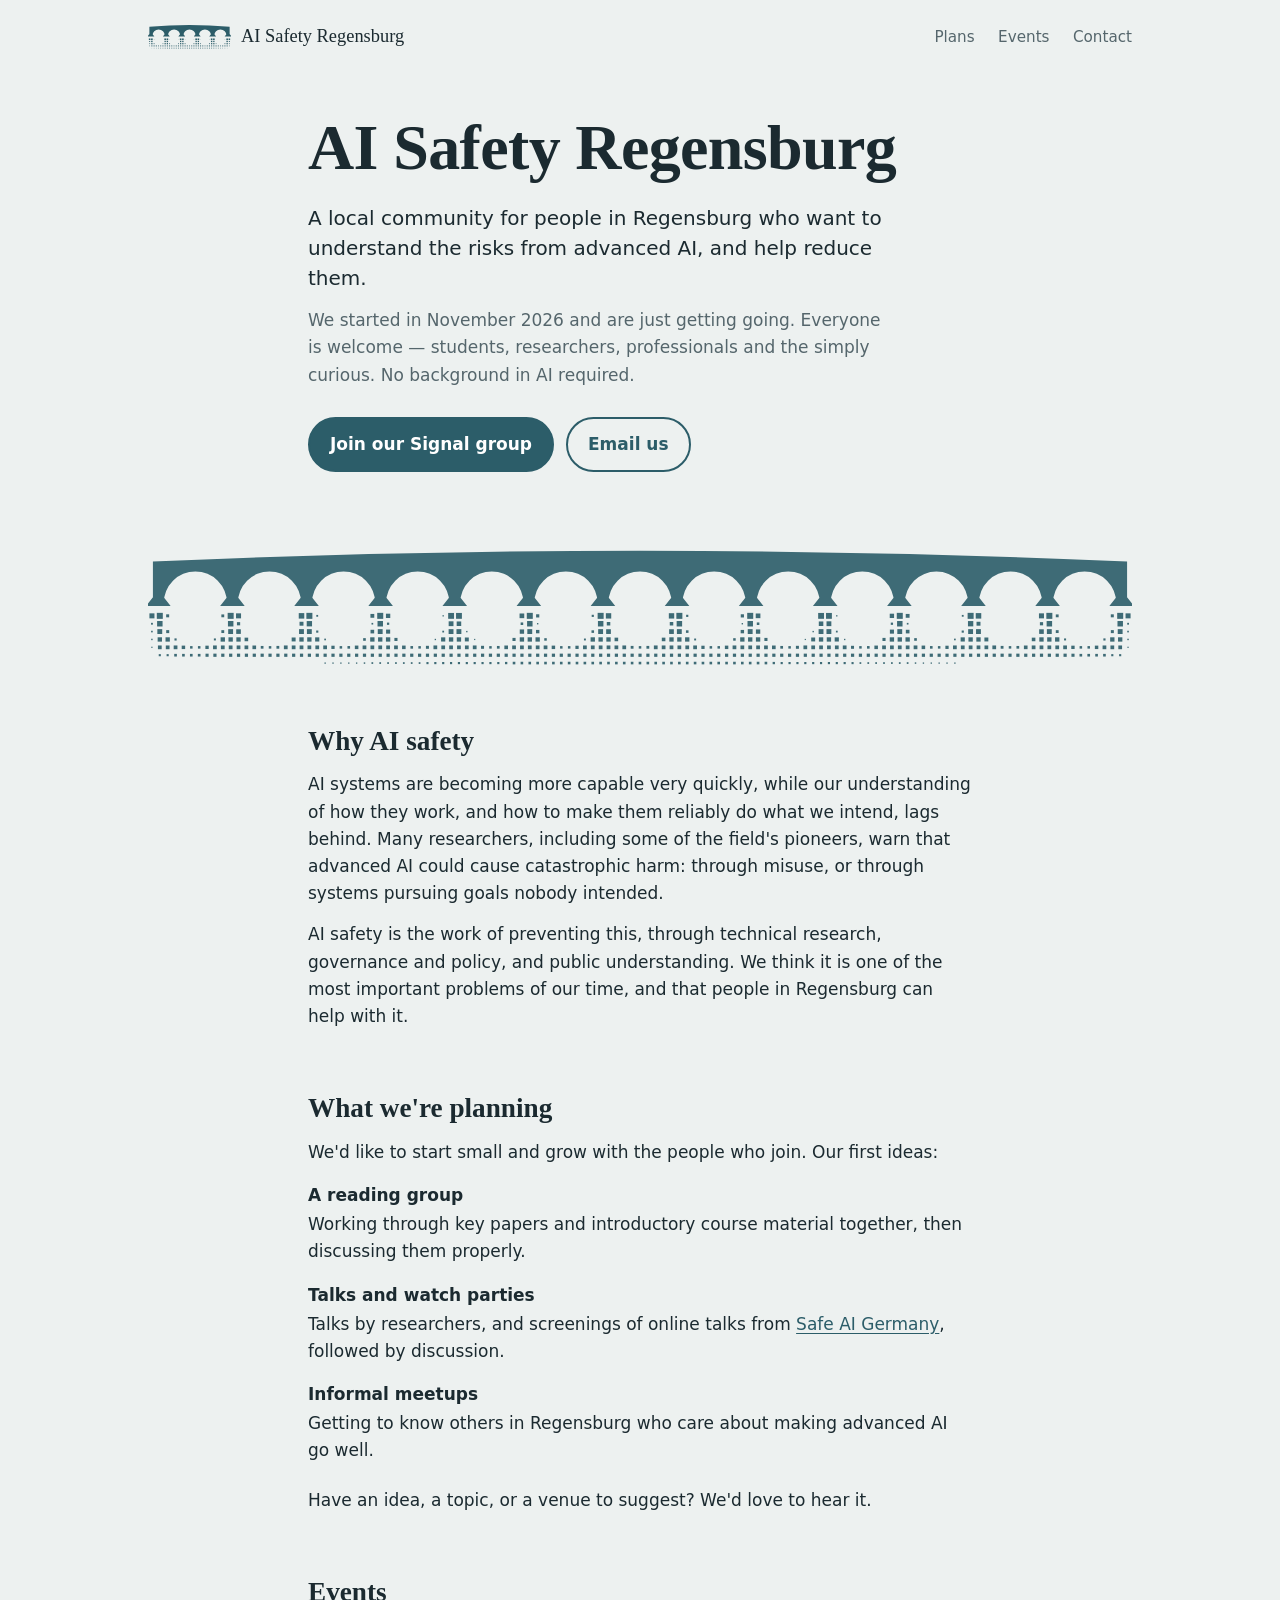
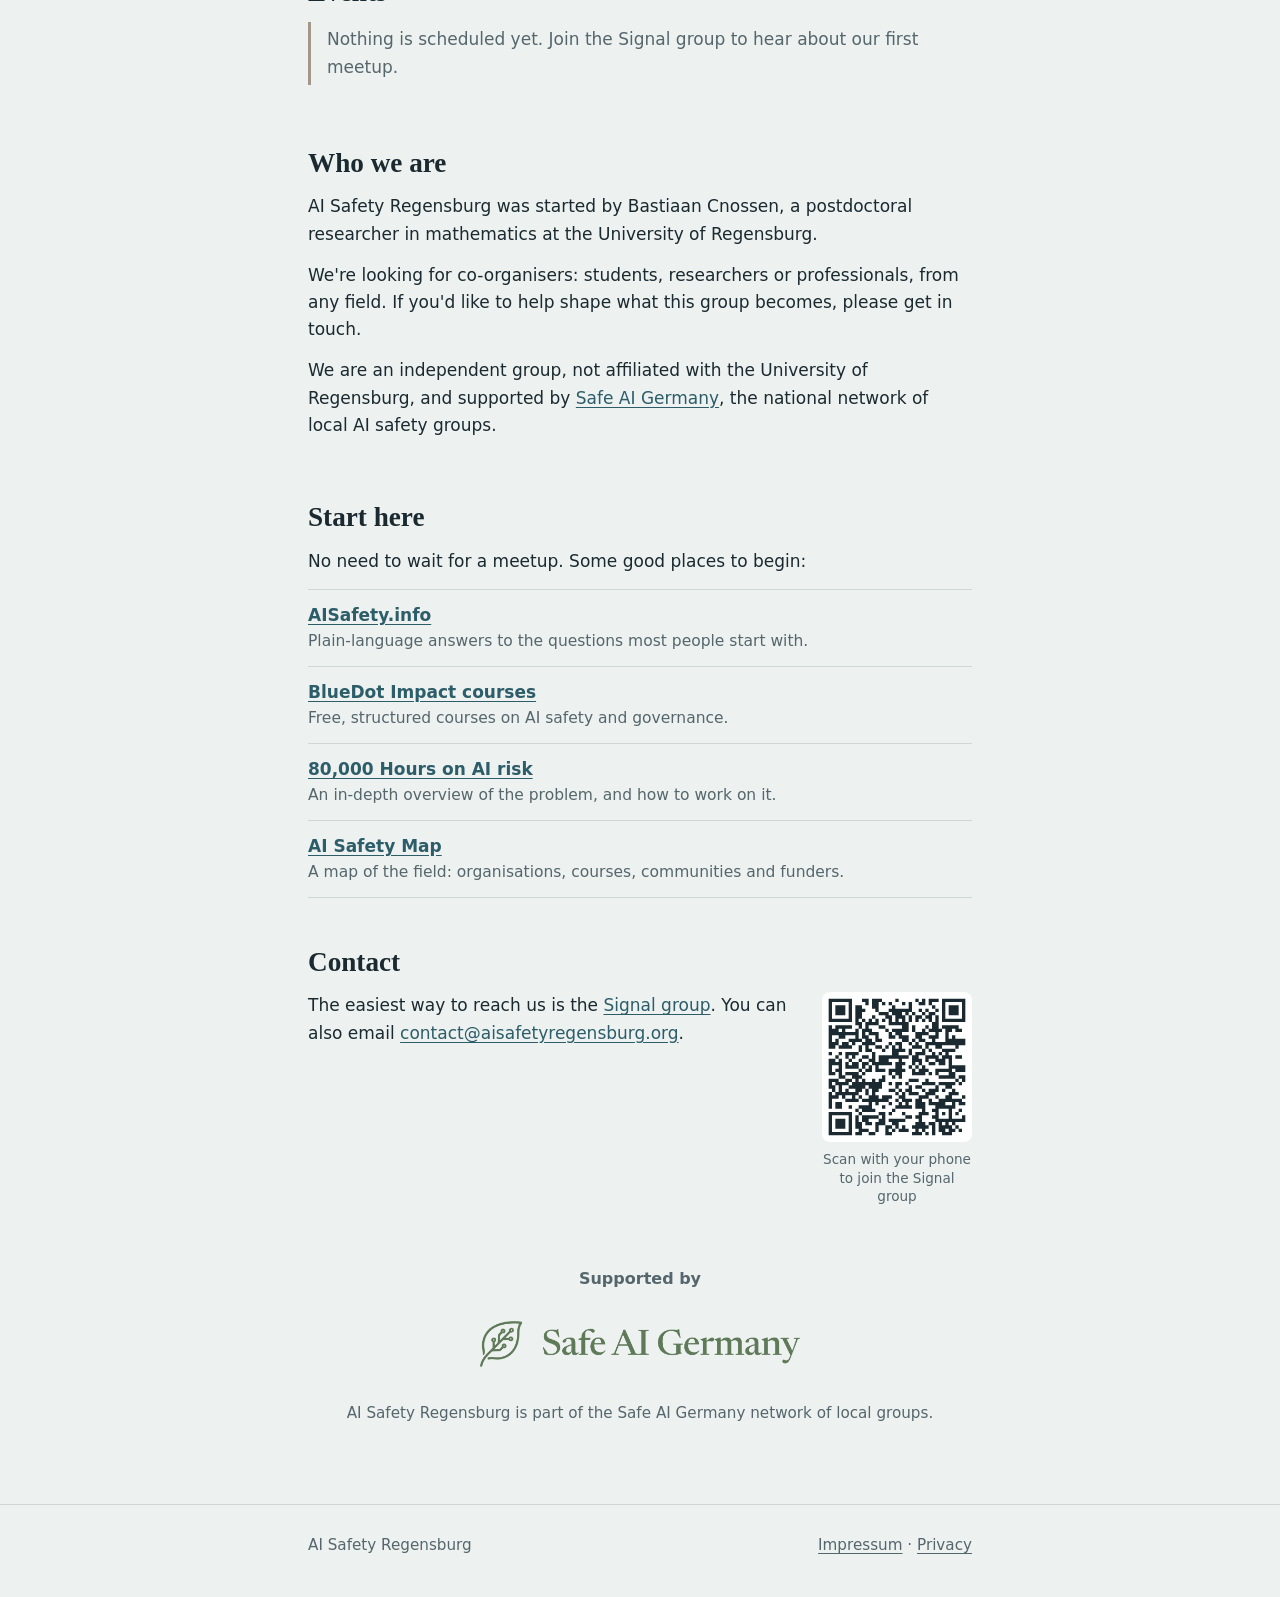
==== index.html @ 28c44011 "First version webpage" ====
<!doctype html>
<html lang="en">
<head>
  <meta charset="utf-8">
  <meta name="viewport" content="width=device-width, initial-scale=1">
  <!-- Soft launch: remove this line to let search engines index the site -->
  <meta name="robots" content="noindex">
  <title>AI Safety Regensburg</title>
  <meta name="description" content="A local community in Regensburg for people who want to understand the risks from advanced AI and help reduce them.">
  <meta property="og:title" content="AI Safety Regensburg">
  <meta property="og:description" content="A local community in Regensburg for people who want to understand the risks from advanced AI and help reduce them.">
  <meta property="og:type" content="website">
  <meta property="og:url" content="https://aisafetyregensburg.org/">
  <link rel="icon" href="favicon.svg" type="image/svg+xml">
  <link rel="stylesheet" href="style.css">
  <script src="email.js" defer></script>
</head>
<body>
  <a class="skip" href="#main">Skip to content</a>

  <header class="site-header">
    <div class="wrap">
      <a class="brand" href="./">
        <svg aria-hidden="true" focusable="false" viewBox="0 19.52 60 21.68" fill="currentColor"><path d="M1 22.92 Q30.00 20.32 59 22.92 V30 H56.80 V29.40 A4.48 4.48 0 0 0 47.84 29.40 V30 H45.64 V29.40 A4.48 4.48 0 0 0 36.68 29.40 V30 H34.48 V29.40 A4.48 4.48 0 0 0 25.52 29.40 V30 H23.32 V29.40 A4.48 4.48 0 0 0 14.36 29.40 V30 H12.16 V29.40 A4.48 4.48 0 0 0 3.20 29.40 V30 H1 Z M55.40 30 L56.80 28.20 H59.00 L60.40 30 Z M44.24 30 L45.64 28.20 H47.84 L49.24 30 Z M33.08 30 L34.48 28.20 H36.68 L38.08 30 Z M21.92 30 L23.32 28.20 H25.52 L26.92 30 Z M10.76 30 L12.16 28.20 H14.36 L15.76 30 Z M-0.40 30 L1.00 28.20 H3.20 L4.60 30 Z "/><rect x="0.63" y="31.43" width="1.14" height="1.14"/><rect x="2.22" y="31.42" width="1.17" height="1.17"/><rect x="4.25" y="31.85" width="0.30" height="0.30"/><rect x="11.82" y="31.42" width="1.17" height="1.17"/><rect x="13.42" y="31.42" width="1.17" height="1.17"/><rect x="15.47" y="31.87" width="0.27" height="0.27"/><rect x="21.88" y="31.88" width="0.23" height="0.23"/><rect x="23.02" y="31.42" width="1.17" height="1.17"/><rect x="24.62" y="31.42" width="1.17" height="1.17"/><rect x="26.67" y="31.87" width="0.27" height="0.27"/><rect x="33.07" y="31.87" width="0.27" height="0.27"/><rect x="34.22" y="31.42" width="1.17" height="1.17"/><rect x="35.82" y="31.42" width="1.17" height="1.17"/><rect x="37.88" y="31.88" width="0.23" height="0.23"/><rect x="44.27" y="31.87" width="0.27" height="0.27"/><rect x="45.42" y="31.42" width="1.17" height="1.17"/><rect x="47.02" y="31.42" width="1.17" height="1.17"/><rect x="55.45" y="31.85" width="0.30" height="0.30"/><rect x="56.62" y="31.42" width="1.17" height="1.17"/><rect x="58.23" y="31.43" width="1.14" height="1.14"/><rect x="0.85" y="33.25" width="0.70" height="0.70"/><rect x="2.30" y="33.10" width="0.99" height="0.99"/><rect x="11.93" y="33.13" width="0.93" height="0.93"/><rect x="13.50" y="33.10" width="0.99" height="0.99"/><rect x="23.12" y="33.12" width="0.96" height="0.96"/><rect x="24.72" y="33.12" width="0.96" height="0.96"/><rect x="34.32" y="33.12" width="0.96" height="0.96"/><rect x="35.92" y="33.12" width="0.96" height="0.96"/><rect x="45.50" y="33.10" width="0.99" height="0.99"/><rect x="47.13" y="33.13" width="0.93" height="0.93"/><rect x="56.70" y="33.10" width="0.99" height="0.99"/><rect x="58.45" y="33.25" width="0.70" height="0.70"/><rect x="0.90" y="34.90" width="0.60" height="0.60"/><rect x="2.35" y="34.75" width="0.90" height="0.90"/><rect x="4.08" y="34.88" width="0.65" height="0.65"/><rect x="10.53" y="34.93" width="0.55" height="0.55"/><rect x="11.95" y="34.75" width="0.90" height="0.90"/><rect x="13.55" y="34.75" width="0.90" height="0.90"/><rect x="15.28" y="34.88" width="0.65" height="0.65"/><rect x="21.70" y="34.90" width="0.60" height="0.60"/><rect x="23.15" y="34.75" width="0.90" height="0.90"/><rect x="24.75" y="34.75" width="0.90" height="0.90"/><rect x="26.48" y="34.88" width="0.65" height="0.65"/><rect x="32.88" y="34.88" width="0.65" height="0.65"/><rect x="34.35" y="34.75" width="0.90" height="0.90"/><rect x="35.95" y="34.75" width="0.90" height="0.90"/><rect x="37.70" y="34.90" width="0.60" height="0.60"/><rect x="44.08" y="34.88" width="0.65" height="0.65"/><rect x="45.55" y="34.75" width="0.90" height="0.90"/><rect x="47.15" y="34.75" width="0.90" height="0.90"/><rect x="48.93" y="34.93" width="0.55" height="0.55"/><rect x="55.28" y="34.88" width="0.65" height="0.65"/><rect x="56.75" y="34.75" width="0.90" height="0.90"/><rect x="58.50" y="34.90" width="0.60" height="0.60"/><rect x="0.95" y="36.55" width="0.49" height="0.49"/><rect x="2.43" y="36.43" width="0.74" height="0.74"/><rect x="4.03" y="36.43" width="0.74" height="0.74"/><rect x="5.64" y="36.44" width="0.72" height="0.72"/><rect x="7.29" y="36.49" width="0.62" height="0.62"/><rect x="8.85" y="36.45" width="0.70" height="0.70"/><rect x="10.43" y="36.43" width="0.74" height="0.74"/><rect x="12.03" y="36.43" width="0.74" height="0.74"/><rect x="13.63" y="36.43" width="0.74" height="0.74"/><rect x="15.23" y="36.43" width="0.74" height="0.74"/><rect x="16.84" y="36.44" width="0.72" height="0.72"/><rect x="18.49" y="36.49" width="0.62" height="0.62"/><rect x="20.04" y="36.44" width="0.72" height="0.72"/><rect x="21.63" y="36.43" width="0.74" height="0.74"/><rect x="23.23" y="36.43" width="0.74" height="0.74"/><rect x="24.83" y="36.43" width="0.74" height="0.74"/><rect x="26.43" y="36.43" width="0.74" height="0.74"/><rect x="28.04" y="36.44" width="0.72" height="0.72"/><rect x="29.69" y="36.49" width="0.62" height="0.62"/><rect x="31.24" y="36.44" width="0.72" height="0.72"/><rect x="32.83" y="36.43" width="0.74" height="0.74"/><rect x="34.43" y="36.43" width="0.74" height="0.74"/><rect x="36.03" y="36.43" width="0.74" height="0.74"/><rect x="37.63" y="36.43" width="0.74" height="0.74"/><rect x="39.24" y="36.44" width="0.72" height="0.72"/><rect x="40.89" y="36.49" width="0.62" height="0.62"/><rect x="42.44" y="36.44" width="0.72" height="0.72"/><rect x="44.03" y="36.43" width="0.74" height="0.74"/><rect x="45.63" y="36.43" width="0.74" height="0.74"/><rect x="47.23" y="36.43" width="0.74" height="0.74"/><rect x="48.83" y="36.43" width="0.74" height="0.74"/><rect x="50.45" y="36.45" width="0.70" height="0.70"/><rect x="52.09" y="36.49" width="0.62" height="0.62"/><rect x="53.64" y="36.44" width="0.72" height="0.72"/><rect x="55.23" y="36.43" width="0.74" height="0.74"/><rect x="56.83" y="36.43" width="0.74" height="0.74"/><rect x="58.55" y="36.55" width="0.49" height="0.49"/><rect x="2.65" y="38.25" width="0.29" height="0.29"/><rect x="4.21" y="38.21" width="0.38" height="0.38"/><rect x="5.80" y="38.20" width="0.39" height="0.39"/><rect x="7.38" y="38.18" width="0.44" height="0.44"/><rect x="8.95" y="38.15" width="0.49" height="0.49"/><rect x="10.55" y="38.15" width="0.49" height="0.49"/><rect x="12.11" y="38.11" width="0.57" height="0.57"/><rect x="13.71" y="38.11" width="0.59" height="0.59"/><rect x="15.31" y="38.11" width="0.59" height="0.59"/><rect x="16.91" y="38.11" width="0.59" height="0.59"/><rect x="18.51" y="38.11" width="0.59" height="0.59"/><rect x="20.11" y="38.11" width="0.59" height="0.59"/><rect x="21.71" y="38.11" width="0.59" height="0.59"/><rect x="23.31" y="38.11" width="0.59" height="0.59"/><rect x="24.91" y="38.11" width="0.59" height="0.59"/><rect x="26.51" y="38.11" width="0.59" height="0.59"/><rect x="28.11" y="38.11" width="0.59" height="0.59"/><rect x="29.71" y="38.11" width="0.59" height="0.59"/><rect x="31.31" y="38.11" width="0.59" height="0.59"/><rect x="32.91" y="38.11" width="0.59" height="0.59"/><rect x="34.51" y="38.11" width="0.59" height="0.59"/><rect x="36.11" y="38.11" width="0.59" height="0.59"/><rect x="37.71" y="38.11" width="0.59" height="0.59"/><rect x="39.31" y="38.11" width="0.59" height="0.59"/><rect x="40.91" y="38.11" width="0.59" height="0.59"/><rect x="42.51" y="38.11" width="0.59" height="0.59"/><rect x="44.11" y="38.11" width="0.59" height="0.59"/><rect x="45.71" y="38.11" width="0.59" height="0.59"/><rect x="47.31" y="38.11" width="0.57" height="0.57"/><rect x="48.95" y="38.15" width="0.49" height="0.49"/><rect x="50.55" y="38.15" width="0.49" height="0.49"/><rect x="52.18" y="38.18" width="0.44" height="0.44"/><rect x="53.80" y="38.20" width="0.39" height="0.39"/><rect x="55.41" y="38.21" width="0.38" height="0.38"/><rect x="57.05" y="38.25" width="0.29" height="0.29"/></svg>
        AI Safety Regensburg
      </a>
      <nav aria-label="Main">
        <a href="#plans">Plans</a>
        <a href="#events">Events</a>
        <a href="#contact">Contact</a>
      </nav>
    </div>
  </header>

  <main id="main">
    <div class="wrap hero">
      <h1>AI Safety Regensburg</h1>
      <p class="lede">A local community for people in Regensburg who want to understand the risks from advanced AI, and help reduce them.</p>
      <p class="status">We started in November 2026 and are just getting going. Everyone is welcome — students, researchers, professionals and the simply curious. No background in AI required.</p>
      <div class="actions">
        <a class="button primary" href="https://signal.group/#CjQKINCYFZkQO6L7KZm4gUNabsswxDF5h29oFeSbnHQx3vUCEhA6H4zWNUIIfDEgVIanWDF0">Join our Signal group</a>
        <a class="button secondary" data-email="link" href="#contact">Email us</a>
      </div>
    </div>

    <div class="bridge" role="img" aria-label="The Stone Bridge over the Danube, with its reflection drawn in pixels">
      <svg viewBox="0 15.77 200 28.63" fill="currentColor" aria-hidden="true" focusable="false"><path d="M1 20.97 Q100.00 16.57 199 20.97 V30 H196.80 V29.40 A6.43 6.43 0 0 0 183.94 29.40 V30 H181.74 V29.40 A6.43 6.43 0 0 0 168.88 29.40 V30 H166.68 V29.40 A6.43 6.43 0 0 0 153.82 29.40 V30 H151.62 V29.40 A6.43 6.43 0 0 0 138.75 29.40 V30 H136.55 V29.40 A6.43 6.43 0 0 0 123.69 29.40 V30 H121.49 V29.40 A6.43 6.43 0 0 0 108.63 29.40 V30 H106.43 V29.40 A6.43 6.43 0 0 0 93.57 29.40 V30 H91.37 V29.40 A6.43 6.43 0 0 0 78.51 29.40 V30 H76.31 V29.40 A6.43 6.43 0 0 0 63.45 29.40 V30 H61.25 V29.40 A6.43 6.43 0 0 0 48.38 29.40 V30 H46.18 V29.40 A6.43 6.43 0 0 0 33.32 29.40 V30 H31.12 V29.40 A6.43 6.43 0 0 0 18.26 29.40 V30 H16.06 V29.40 A6.43 6.43 0 0 0 3.20 29.40 V30 H1 Z M195.40 30 L196.80 28.20 H199.00 L200.40 30 Z M180.34 30 L181.74 28.20 H183.94 L185.34 30 Z M165.28 30 L166.68 28.20 H168.88 L170.28 30 Z M150.22 30 L151.62 28.20 H153.82 L155.22 30 Z M135.15 30 L136.55 28.20 H138.75 L140.15 30 Z M120.09 30 L121.49 28.20 H123.69 L125.09 30 Z M105.03 30 L106.43 28.20 H108.63 L110.03 30 Z M89.97 30 L91.37 28.20 H93.57 L94.97 30 Z M74.91 30 L76.31 28.20 H78.51 L79.91 30 Z M59.85 30 L61.25 28.20 H63.45 L64.85 30 Z M44.78 30 L46.18 28.20 H48.38 L49.78 30 Z M29.72 30 L31.12 28.20 H33.32 L34.72 30 Z M14.66 30 L16.06 28.20 H18.26 L19.66 30 Z M-0.40 30 L1.00 28.20 H3.20 L4.60 30 Z "/><rect x="0.29" y="31.49" width="1.02" height="1.02"/><rect x="1.79" y="31.39" width="1.22" height="1.22"/><rect x="3.69" y="31.69" width="0.61" height="0.61"/><rect x="14.91" y="31.71" width="0.58" height="0.58"/><rect x="16.19" y="31.39" width="1.22" height="1.22"/><rect x="17.89" y="31.49" width="1.02" height="1.02"/><rect x="30.64" y="31.44" width="1.12" height="1.12"/><rect x="32.19" y="31.39" width="1.22" height="1.22"/><rect x="34.21" y="31.81" width="0.37" height="0.37"/><rect x="45.21" y="31.61" width="0.78" height="0.78"/><rect x="46.59" y="31.39" width="1.22" height="1.22"/><rect x="48.36" y="31.56" width="0.88" height="0.88"/><rect x="59.86" y="31.86" width="0.27" height="0.27"/><rect x="61.01" y="31.41" width="1.19" height="1.19"/><rect x="62.61" y="31.41" width="1.19" height="1.19"/><rect x="75.52" y="31.52" width="0.95" height="0.95"/><rect x="76.99" y="31.39" width="1.22" height="1.22"/><rect x="78.88" y="31.68" width="0.65" height="0.65"/><rect x="90.18" y="31.78" width="0.44" height="0.44"/><rect x="91.39" y="31.39" width="1.22" height="1.22"/><rect x="93.06" y="31.46" width="1.09" height="1.09"/><rect x="105.86" y="31.46" width="1.09" height="1.09"/><rect x="107.39" y="31.39" width="1.22" height="1.22"/><rect x="109.38" y="31.78" width="0.44" height="0.44"/><rect x="120.48" y="31.68" width="0.65" height="0.65"/><rect x="121.79" y="31.39" width="1.22" height="1.22"/><rect x="123.52" y="31.52" width="0.95" height="0.95"/><rect x="136.21" y="31.41" width="1.19" height="1.19"/><rect x="137.81" y="31.41" width="1.19" height="1.19"/><rect x="139.86" y="31.86" width="0.27" height="0.27"/><rect x="150.76" y="31.56" width="0.88" height="0.88"/><rect x="152.19" y="31.39" width="1.22" height="1.22"/><rect x="154.01" y="31.61" width="0.78" height="0.78"/><rect x="165.41" y="31.81" width="0.37" height="0.37"/><rect x="166.59" y="31.39" width="1.22" height="1.22"/><rect x="168.24" y="31.44" width="1.12" height="1.12"/><rect x="181.09" y="31.49" width="1.02" height="1.02"/><rect x="182.59" y="31.39" width="1.22" height="1.22"/><rect x="184.51" y="31.71" width="0.58" height="0.58"/><rect x="195.69" y="31.69" width="0.61" height="0.61"/><rect x="196.99" y="31.39" width="1.22" height="1.22"/><rect x="198.69" y="31.49" width="1.02" height="1.02"/><rect x="0.62" y="33.42" width="0.37" height="0.37"/><rect x="1.85" y="33.05" width="1.11" height="1.11"/><rect x="16.25" y="33.05" width="1.11" height="1.11"/><rect x="18.08" y="33.28" width="0.65" height="0.65"/><rect x="30.80" y="33.20" width="0.80" height="0.80"/><rect x="32.26" y="33.06" width="1.08" height="1.08"/><rect x="45.43" y="33.43" width="0.34" height="0.34"/><rect x="46.65" y="33.05" width="1.11" height="1.11"/><rect x="48.57" y="33.37" width="0.46" height="0.46"/><rect x="61.11" y="33.11" width="0.98" height="0.98"/><rect x="62.74" y="33.14" width="0.92" height="0.92"/><rect x="75.74" y="33.34" width="0.52" height="0.52"/><rect x="77.05" y="33.05" width="1.11" height="1.11"/><rect x="79.06" y="33.46" width="0.28" height="0.28"/><rect x="91.45" y="33.05" width="1.11" height="1.11"/><rect x="93.25" y="33.25" width="0.71" height="0.71"/><rect x="106.05" y="33.25" width="0.71" height="0.71"/><rect x="107.45" y="33.05" width="1.11" height="1.11"/><rect x="120.66" y="33.46" width="0.28" height="0.28"/><rect x="121.85" y="33.05" width="1.11" height="1.11"/><rect x="123.74" y="33.34" width="0.52" height="0.52"/><rect x="136.34" y="33.14" width="0.92" height="0.92"/><rect x="137.91" y="33.11" width="0.98" height="0.98"/><rect x="150.97" y="33.37" width="0.46" height="0.46"/><rect x="152.25" y="33.05" width="1.11" height="1.11"/><rect x="154.23" y="33.43" width="0.34" height="0.34"/><rect x="166.66" y="33.06" width="1.08" height="1.08"/><rect x="168.40" y="33.20" width="0.80" height="0.80"/><rect x="181.28" y="33.28" width="0.65" height="0.65"/><rect x="182.65" y="33.05" width="1.11" height="1.11"/><rect x="197.05" y="33.05" width="1.11" height="1.11"/><rect x="199.02" y="33.42" width="0.37" height="0.37"/><rect x="0.63" y="35.03" width="0.33" height="0.33"/><rect x="1.90" y="34.70" width="0.99" height="0.99"/><rect x="3.70" y="34.90" width="0.61" height="0.61"/><rect x="14.91" y="34.91" width="0.58" height="0.58"/><rect x="16.30" y="34.70" width="0.99" height="0.99"/><rect x="17.93" y="34.73" width="0.94" height="0.94"/><rect x="30.70" y="34.70" width="0.99" height="0.99"/><rect x="32.30" y="34.70" width="0.99" height="0.99"/><rect x="34.18" y="34.98" width="0.44" height="0.44"/><rect x="45.23" y="34.83" width="0.74" height="0.74"/><rect x="46.70" y="34.70" width="0.99" height="0.99"/><rect x="48.39" y="34.79" width="0.83" height="0.83"/><rect x="59.82" y="35.02" width="0.36" height="0.36"/><rect x="61.10" y="34.70" width="0.99" height="0.99"/><rect x="62.70" y="34.70" width="0.99" height="0.99"/><rect x="64.66" y="35.06" width="0.28" height="0.28"/><rect x="75.56" y="34.76" width="0.88" height="0.88"/><rect x="77.10" y="34.70" width="0.99" height="0.99"/><rect x="78.86" y="34.86" width="0.69" height="0.69"/><rect x="90.14" y="34.94" width="0.52" height="0.52"/><rect x="91.50" y="34.70" width="0.99" height="0.99"/><rect x="93.12" y="34.72" width="0.96" height="0.96"/><rect x="105.92" y="34.72" width="0.96" height="0.96"/><rect x="107.50" y="34.70" width="0.99" height="0.99"/><rect x="109.34" y="34.94" width="0.52" height="0.52"/><rect x="120.46" y="34.86" width="0.69" height="0.69"/><rect x="121.90" y="34.70" width="0.99" height="0.99"/><rect x="123.56" y="34.76" width="0.88" height="0.88"/><rect x="135.06" y="35.06" width="0.28" height="0.28"/><rect x="136.30" y="34.70" width="0.99" height="0.99"/><rect x="137.90" y="34.70" width="0.99" height="0.99"/><rect x="139.82" y="35.02" width="0.36" height="0.36"/><rect x="150.79" y="34.79" width="0.83" height="0.83"/><rect x="152.30" y="34.70" width="0.99" height="0.99"/><rect x="154.03" y="34.83" width="0.74" height="0.74"/><rect x="165.38" y="34.98" width="0.44" height="0.44"/><rect x="166.70" y="34.70" width="0.99" height="0.99"/><rect x="168.30" y="34.70" width="0.99" height="0.99"/><rect x="181.13" y="34.73" width="0.94" height="0.94"/><rect x="182.70" y="34.70" width="0.99" height="0.99"/><rect x="184.51" y="34.91" width="0.58" height="0.58"/><rect x="195.70" y="34.90" width="0.61" height="0.61"/><rect x="197.10" y="34.70" width="0.99" height="0.99"/><rect x="199.03" y="35.03" width="0.33" height="0.33"/><rect x="0.65" y="36.65" width="0.29" height="0.29"/><rect x="1.96" y="36.36" width="0.88" height="0.88"/><rect x="3.56" y="36.36" width="0.88" height="0.88"/><rect x="5.38" y="36.58" width="0.44" height="0.44"/><rect x="13.39" y="36.59" width="0.41" height="0.41"/><rect x="14.76" y="36.36" width="0.88" height="0.88"/><rect x="16.36" y="36.36" width="0.88" height="0.88"/><rect x="17.96" y="36.36" width="0.88" height="0.88"/><rect x="19.63" y="36.43" width="0.73" height="0.73"/><rect x="29.20" y="36.40" width="0.80" height="0.80"/><rect x="30.76" y="36.36" width="0.88" height="0.88"/><rect x="32.36" y="36.36" width="0.88" height="0.88"/><rect x="33.97" y="36.37" width="0.85" height="0.85"/><rect x="35.83" y="36.63" width="0.34" height="0.34"/><rect x="43.73" y="36.53" width="0.54" height="0.54"/><rect x="45.16" y="36.36" width="0.88" height="0.88"/><rect x="46.76" y="36.36" width="0.88" height="0.88"/><rect x="48.36" y="36.36" width="0.88" height="0.88"/><rect x="50.08" y="36.48" width="0.63" height="0.63"/><rect x="58.27" y="36.67" width="0.27" height="0.27"/><rect x="59.57" y="36.37" width="0.85" height="0.85"/><rect x="61.16" y="36.36" width="0.88" height="0.88"/><rect x="62.76" y="36.36" width="0.88" height="0.88"/><rect x="64.40" y="36.40" width="0.80" height="0.80"/><rect x="66.28" y="36.68" width="0.24" height="0.24"/><rect x="74.08" y="36.48" width="0.63" height="0.63"/><rect x="75.56" y="36.36" width="0.88" height="0.88"/><rect x="77.16" y="36.36" width="0.88" height="0.88"/><rect x="78.76" y="36.36" width="0.88" height="0.88"/><rect x="80.54" y="36.54" width="0.51" height="0.51"/><rect x="88.61" y="36.61" width="0.39" height="0.39"/><rect x="89.96" y="36.36" width="0.88" height="0.88"/><rect x="91.56" y="36.36" width="0.88" height="0.88"/><rect x="93.16" y="36.36" width="0.88" height="0.88"/><rect x="94.83" y="36.43" width="0.73" height="0.73"/><rect x="104.43" y="36.43" width="0.73" height="0.73"/><rect x="105.96" y="36.36" width="0.88" height="0.88"/><rect x="107.56" y="36.36" width="0.88" height="0.88"/><rect x="109.16" y="36.36" width="0.88" height="0.88"/><rect x="111.01" y="36.61" width="0.39" height="0.39"/><rect x="118.94" y="36.54" width="0.51" height="0.51"/><rect x="120.36" y="36.36" width="0.88" height="0.88"/><rect x="121.96" y="36.36" width="0.88" height="0.88"/><rect x="123.56" y="36.36" width="0.88" height="0.88"/><rect x="125.28" y="36.48" width="0.63" height="0.63"/><rect x="133.48" y="36.68" width="0.24" height="0.24"/><rect x="134.80" y="36.40" width="0.80" height="0.80"/><rect x="136.36" y="36.36" width="0.88" height="0.88"/><rect x="137.96" y="36.36" width="0.88" height="0.88"/><rect x="139.57" y="36.37" width="0.85" height="0.85"/><rect x="141.47" y="36.67" width="0.27" height="0.27"/><rect x="149.28" y="36.48" width="0.63" height="0.63"/><rect x="150.76" y="36.36" width="0.88" height="0.88"/><rect x="152.36" y="36.36" width="0.88" height="0.88"/><rect x="153.96" y="36.36" width="0.88" height="0.88"/><rect x="155.73" y="36.53" width="0.54" height="0.54"/><rect x="163.83" y="36.63" width="0.34" height="0.34"/><rect x="165.17" y="36.37" width="0.85" height="0.85"/><rect x="166.76" y="36.36" width="0.88" height="0.88"/><rect x="168.36" y="36.36" width="0.88" height="0.88"/><rect x="170.00" y="36.40" width="0.80" height="0.80"/><rect x="179.63" y="36.43" width="0.73" height="0.73"/><rect x="181.16" y="36.36" width="0.88" height="0.88"/><rect x="182.76" y="36.36" width="0.88" height="0.88"/><rect x="184.36" y="36.36" width="0.88" height="0.88"/><rect x="186.19" y="36.59" width="0.41" height="0.41"/><rect x="194.18" y="36.58" width="0.44" height="0.44"/><rect x="195.56" y="36.36" width="0.88" height="0.88"/><rect x="197.16" y="36.36" width="0.88" height="0.88"/><rect x="199.05" y="36.65" width="0.29" height="0.29"/><rect x="0.67" y="38.27" width="0.25" height="0.25"/><rect x="2.02" y="38.02" width="0.76" height="0.76"/><rect x="3.62" y="38.02" width="0.76" height="0.76"/><rect x="5.22" y="38.02" width="0.76" height="0.76"/><rect x="6.85" y="38.05" width="0.70" height="0.70"/><rect x="8.55" y="38.15" width="0.51" height="0.51"/><rect x="10.15" y="38.15" width="0.51" height="0.51"/><rect x="11.66" y="38.06" width="0.68" height="0.68"/><rect x="13.22" y="38.02" width="0.76" height="0.76"/><rect x="14.82" y="38.02" width="0.76" height="0.76"/><rect x="16.42" y="38.02" width="0.76" height="0.76"/><rect x="18.02" y="38.02" width="0.76" height="0.76"/><rect x="19.62" y="38.02" width="0.76" height="0.76"/><rect x="21.23" y="38.03" width="0.74" height="0.74"/><rect x="22.92" y="38.12" width="0.55" height="0.55"/><rect x="24.55" y="38.15" width="0.51" height="0.51"/><rect x="26.11" y="38.11" width="0.57" height="0.57"/><rect x="27.62" y="38.02" width="0.76" height="0.76"/><rect x="29.22" y="38.02" width="0.76" height="0.76"/><rect x="30.82" y="38.02" width="0.76" height="0.76"/><rect x="32.42" y="38.02" width="0.76" height="0.76"/><rect x="34.02" y="38.02" width="0.76" height="0.76"/><rect x="35.62" y="38.02" width="0.76" height="0.76"/><rect x="37.27" y="38.07" width="0.66" height="0.66"/><rect x="38.95" y="38.15" width="0.51" height="0.51"/><rect x="40.54" y="38.14" width="0.53" height="0.53"/><rect x="42.04" y="38.04" width="0.72" height="0.72"/><rect x="43.62" y="38.02" width="0.76" height="0.76"/><rect x="45.22" y="38.02" width="0.76" height="0.76"/><rect x="46.82" y="38.02" width="0.76" height="0.76"/><rect x="48.42" y="38.02" width="0.76" height="0.76"/><rect x="50.02" y="38.02" width="0.76" height="0.76"/><rect x="51.64" y="38.04" width="0.72" height="0.72"/><rect x="53.34" y="38.14" width="0.53" height="0.53"/><rect x="54.95" y="38.15" width="0.51" height="0.51"/><rect x="56.49" y="38.09" width="0.61" height="0.61"/><rect x="58.02" y="38.02" width="0.76" height="0.76"/><rect x="59.62" y="38.02" width="0.76" height="0.76"/><rect x="61.22" y="38.02" width="0.76" height="0.76"/><rect x="62.82" y="38.02" width="0.76" height="0.76"/><rect x="64.42" y="38.02" width="0.76" height="0.76"/><rect x="66.02" y="38.02" width="0.76" height="0.76"/><rect x="67.69" y="38.09" width="0.61" height="0.61"/><rect x="69.35" y="38.15" width="0.51" height="0.51"/><rect x="70.92" y="38.12" width="0.55" height="0.55"/><rect x="72.43" y="38.03" width="0.74" height="0.74"/><rect x="74.02" y="38.02" width="0.76" height="0.76"/><rect x="75.62" y="38.02" width="0.76" height="0.76"/><rect x="77.22" y="38.02" width="0.76" height="0.76"/><rect x="78.82" y="38.02" width="0.76" height="0.76"/><rect x="80.42" y="38.02" width="0.76" height="0.76"/><rect x="82.05" y="38.05" width="0.70" height="0.70"/><rect x="83.75" y="38.15" width="0.51" height="0.51"/><rect x="85.35" y="38.15" width="0.51" height="0.51"/><rect x="86.87" y="38.07" width="0.66" height="0.66"/><rect x="88.42" y="38.02" width="0.76" height="0.76"/><rect x="90.02" y="38.02" width="0.76" height="0.76"/><rect x="91.62" y="38.02" width="0.76" height="0.76"/><rect x="93.22" y="38.02" width="0.76" height="0.76"/><rect x="94.82" y="38.02" width="0.76" height="0.76"/><rect x="96.42" y="38.02" width="0.76" height="0.76"/><rect x="98.11" y="38.11" width="0.57" height="0.57"/><rect x="99.75" y="38.15" width="0.51" height="0.51"/><rect x="101.31" y="38.11" width="0.57" height="0.57"/><rect x="102.82" y="38.02" width="0.76" height="0.76"/><rect x="104.42" y="38.02" width="0.76" height="0.76"/><rect x="106.02" y="38.02" width="0.76" height="0.76"/><rect x="107.62" y="38.02" width="0.76" height="0.76"/><rect x="109.22" y="38.02" width="0.76" height="0.76"/><rect x="110.82" y="38.02" width="0.76" height="0.76"/><rect x="112.47" y="38.07" width="0.66" height="0.66"/><rect x="114.15" y="38.15" width="0.51" height="0.51"/><rect x="115.75" y="38.15" width="0.51" height="0.51"/><rect x="117.25" y="38.05" width="0.70" height="0.70"/><rect x="118.82" y="38.02" width="0.76" height="0.76"/><rect x="120.42" y="38.02" width="0.76" height="0.76"/><rect x="122.02" y="38.02" width="0.76" height="0.76"/><rect x="123.62" y="38.02" width="0.76" height="0.76"/><rect x="125.22" y="38.02" width="0.76" height="0.76"/><rect x="126.83" y="38.03" width="0.74" height="0.74"/><rect x="128.52" y="38.12" width="0.55" height="0.55"/><rect x="130.15" y="38.15" width="0.51" height="0.51"/><rect x="131.69" y="38.09" width="0.61" height="0.61"/><rect x="133.22" y="38.02" width="0.76" height="0.76"/><rect x="134.82" y="38.02" width="0.76" height="0.76"/><rect x="136.42" y="38.02" width="0.76" height="0.76"/><rect x="138.02" y="38.02" width="0.76" height="0.76"/><rect x="139.62" y="38.02" width="0.76" height="0.76"/><rect x="141.22" y="38.02" width="0.76" height="0.76"/><rect x="142.89" y="38.09" width="0.61" height="0.61"/><rect x="144.55" y="38.15" width="0.51" height="0.51"/><rect x="146.14" y="38.14" width="0.53" height="0.53"/><rect x="147.64" y="38.04" width="0.72" height="0.72"/><rect x="149.22" y="38.02" width="0.76" height="0.76"/><rect x="150.82" y="38.02" width="0.76" height="0.76"/><rect x="152.42" y="38.02" width="0.76" height="0.76"/><rect x="154.02" y="38.02" width="0.76" height="0.76"/><rect x="155.62" y="38.02" width="0.76" height="0.76"/><rect x="157.24" y="38.04" width="0.72" height="0.72"/><rect x="158.94" y="38.14" width="0.53" height="0.53"/><rect x="160.55" y="38.15" width="0.51" height="0.51"/><rect x="162.07" y="38.07" width="0.66" height="0.66"/><rect x="163.62" y="38.02" width="0.76" height="0.76"/><rect x="165.22" y="38.02" width="0.76" height="0.76"/><rect x="166.82" y="38.02" width="0.76" height="0.76"/><rect x="168.42" y="38.02" width="0.76" height="0.76"/><rect x="170.02" y="38.02" width="0.76" height="0.76"/><rect x="171.62" y="38.02" width="0.76" height="0.76"/><rect x="173.31" y="38.11" width="0.57" height="0.57"/><rect x="174.95" y="38.15" width="0.51" height="0.51"/><rect x="176.52" y="38.12" width="0.55" height="0.55"/><rect x="178.03" y="38.03" width="0.74" height="0.74"/><rect x="179.62" y="38.02" width="0.76" height="0.76"/><rect x="181.22" y="38.02" width="0.76" height="0.76"/><rect x="182.82" y="38.02" width="0.76" height="0.76"/><rect x="184.42" y="38.02" width="0.76" height="0.76"/><rect x="186.02" y="38.02" width="0.76" height="0.76"/><rect x="187.66" y="38.06" width="0.68" height="0.68"/><rect x="189.35" y="38.15" width="0.51" height="0.51"/><rect x="190.95" y="38.15" width="0.51" height="0.51"/><rect x="192.45" y="38.05" width="0.70" height="0.70"/><rect x="194.02" y="38.02" width="0.76" height="0.76"/><rect x="195.62" y="38.02" width="0.76" height="0.76"/><rect x="197.22" y="38.02" width="0.76" height="0.76"/><rect x="199.07" y="38.27" width="0.25" height="0.25"/><rect x="2.18" y="39.78" width="0.43" height="0.43"/><rect x="3.78" y="39.78" width="0.43" height="0.43"/><rect x="5.33" y="39.73" width="0.54" height="0.54"/><rect x="6.93" y="39.73" width="0.54" height="0.54"/><rect x="8.53" y="39.73" width="0.54" height="0.54"/><rect x="10.13" y="39.73" width="0.54" height="0.54"/><rect x="11.69" y="39.69" width="0.63" height="0.63"/><rect x="13.28" y="39.68" width="0.65" height="0.65"/><rect x="14.88" y="39.68" width="0.65" height="0.65"/><rect x="16.48" y="39.68" width="0.65" height="0.65"/><rect x="18.08" y="39.68" width="0.65" height="0.65"/><rect x="19.68" y="39.68" width="0.65" height="0.65"/><rect x="21.28" y="39.68" width="0.65" height="0.65"/><rect x="22.88" y="39.68" width="0.65" height="0.65"/><rect x="24.48" y="39.68" width="0.65" height="0.65"/><rect x="26.08" y="39.68" width="0.65" height="0.65"/><rect x="27.68" y="39.68" width="0.65" height="0.65"/><rect x="29.28" y="39.68" width="0.65" height="0.65"/><rect x="30.88" y="39.68" width="0.65" height="0.65"/><rect x="32.48" y="39.68" width="0.65" height="0.65"/><rect x="34.08" y="39.68" width="0.65" height="0.65"/><rect x="35.68" y="39.68" width="0.65" height="0.65"/><rect x="37.28" y="39.68" width="0.65" height="0.65"/><rect x="38.88" y="39.68" width="0.65" height="0.65"/><rect x="40.48" y="39.68" width="0.65" height="0.65"/><rect x="42.08" y="39.68" width="0.65" height="0.65"/><rect x="43.68" y="39.68" width="0.65" height="0.65"/><rect x="45.28" y="39.68" width="0.65" height="0.65"/><rect x="46.88" y="39.68" width="0.65" height="0.65"/><rect x="48.48" y="39.68" width="0.65" height="0.65"/><rect x="50.08" y="39.68" width="0.65" height="0.65"/><rect x="51.68" y="39.68" width="0.65" height="0.65"/><rect x="53.28" y="39.68" width="0.65" height="0.65"/><rect x="54.88" y="39.68" width="0.65" height="0.65"/><rect x="56.48" y="39.68" width="0.65" height="0.65"/><rect x="58.08" y="39.68" width="0.65" height="0.65"/><rect x="59.68" y="39.68" width="0.65" height="0.65"/><rect x="61.28" y="39.68" width="0.65" height="0.65"/><rect x="62.88" y="39.68" width="0.65" height="0.65"/><rect x="64.48" y="39.68" width="0.65" height="0.65"/><rect x="66.08" y="39.68" width="0.65" height="0.65"/><rect x="67.68" y="39.68" width="0.65" height="0.65"/><rect x="69.28" y="39.68" width="0.65" height="0.65"/><rect x="70.88" y="39.68" width="0.65" height="0.65"/><rect x="72.48" y="39.68" width="0.65" height="0.65"/><rect x="74.08" y="39.68" width="0.65" height="0.65"/><rect x="75.68" y="39.68" width="0.65" height="0.65"/><rect x="77.28" y="39.68" width="0.65" height="0.65"/><rect x="78.88" y="39.68" width="0.65" height="0.65"/><rect x="80.48" y="39.68" width="0.65" height="0.65"/><rect x="82.08" y="39.68" width="0.65" height="0.65"/><rect x="83.68" y="39.68" width="0.65" height="0.65"/><rect x="85.28" y="39.68" width="0.65" height="0.65"/><rect x="86.88" y="39.68" width="0.65" height="0.65"/><rect x="88.48" y="39.68" width="0.65" height="0.65"/><rect x="90.08" y="39.68" width="0.65" height="0.65"/><rect x="91.68" y="39.68" width="0.65" height="0.65"/><rect x="93.28" y="39.68" width="0.65" height="0.65"/><rect x="94.88" y="39.68" width="0.65" height="0.65"/><rect x="96.48" y="39.68" width="0.65" height="0.65"/><rect x="98.08" y="39.68" width="0.65" height="0.65"/><rect x="99.68" y="39.68" width="0.65" height="0.65"/><rect x="101.28" y="39.68" width="0.65" height="0.65"/><rect x="102.88" y="39.68" width="0.65" height="0.65"/><rect x="104.48" y="39.68" width="0.65" height="0.65"/><rect x="106.08" y="39.68" width="0.65" height="0.65"/><rect x="107.68" y="39.68" width="0.65" height="0.65"/><rect x="109.28" y="39.68" width="0.65" height="0.65"/><rect x="110.88" y="39.68" width="0.65" height="0.65"/><rect x="112.48" y="39.68" width="0.65" height="0.65"/><rect x="114.08" y="39.68" width="0.65" height="0.65"/><rect x="115.68" y="39.68" width="0.65" height="0.65"/><rect x="117.28" y="39.68" width="0.65" height="0.65"/><rect x="118.88" y="39.68" width="0.65" height="0.65"/><rect x="120.48" y="39.68" width="0.65" height="0.65"/><rect x="122.08" y="39.68" width="0.65" height="0.65"/><rect x="123.68" y="39.68" width="0.65" height="0.65"/><rect x="125.28" y="39.68" width="0.65" height="0.65"/><rect x="126.88" y="39.68" width="0.65" height="0.65"/><rect x="128.48" y="39.68" width="0.65" height="0.65"/><rect x="130.08" y="39.68" width="0.65" height="0.65"/><rect x="131.68" y="39.68" width="0.65" height="0.65"/><rect x="133.28" y="39.68" width="0.65" height="0.65"/><rect x="134.88" y="39.68" width="0.65" height="0.65"/><rect x="136.48" y="39.68" width="0.65" height="0.65"/><rect x="138.08" y="39.68" width="0.65" height="0.65"/><rect x="139.68" y="39.68" width="0.65" height="0.65"/><rect x="141.28" y="39.68" width="0.65" height="0.65"/><rect x="142.88" y="39.68" width="0.65" height="0.65"/><rect x="144.48" y="39.68" width="0.65" height="0.65"/><rect x="146.08" y="39.68" width="0.65" height="0.65"/><rect x="147.68" y="39.68" width="0.65" height="0.65"/><rect x="149.28" y="39.68" width="0.65" height="0.65"/><rect x="150.88" y="39.68" width="0.65" height="0.65"/><rect x="152.48" y="39.68" width="0.65" height="0.65"/><rect x="154.08" y="39.68" width="0.65" height="0.65"/><rect x="155.68" y="39.68" width="0.65" height="0.65"/><rect x="157.28" y="39.68" width="0.65" height="0.65"/><rect x="158.88" y="39.68" width="0.65" height="0.65"/><rect x="160.48" y="39.68" width="0.65" height="0.65"/><rect x="162.08" y="39.68" width="0.65" height="0.65"/><rect x="163.68" y="39.68" width="0.65" height="0.65"/><rect x="165.28" y="39.68" width="0.65" height="0.65"/><rect x="166.88" y="39.68" width="0.65" height="0.65"/><rect x="168.48" y="39.68" width="0.65" height="0.65"/><rect x="170.08" y="39.68" width="0.65" height="0.65"/><rect x="171.68" y="39.68" width="0.65" height="0.65"/><rect x="173.28" y="39.68" width="0.65" height="0.65"/><rect x="174.88" y="39.68" width="0.65" height="0.65"/><rect x="176.48" y="39.68" width="0.65" height="0.65"/><rect x="178.08" y="39.68" width="0.65" height="0.65"/><rect x="179.68" y="39.68" width="0.65" height="0.65"/><rect x="181.28" y="39.68" width="0.65" height="0.65"/><rect x="182.88" y="39.68" width="0.65" height="0.65"/><rect x="184.48" y="39.68" width="0.65" height="0.65"/><rect x="186.08" y="39.68" width="0.65" height="0.65"/><rect x="187.69" y="39.69" width="0.63" height="0.63"/><rect x="189.33" y="39.73" width="0.54" height="0.54"/><rect x="190.93" y="39.73" width="0.54" height="0.54"/><rect x="192.53" y="39.73" width="0.54" height="0.54"/><rect x="194.13" y="39.73" width="0.54" height="0.54"/><rect x="195.78" y="39.78" width="0.43" height="0.43"/><rect x="197.38" y="39.78" width="0.43" height="0.43"/><rect x="35.87" y="41.47" width="0.27" height="0.27"/><rect x="37.47" y="41.47" width="0.27" height="0.27"/><rect x="39.07" y="41.47" width="0.27" height="0.27"/><rect x="40.67" y="41.47" width="0.27" height="0.27"/><rect x="42.27" y="41.47" width="0.27" height="0.27"/><rect x="43.85" y="41.45" width="0.30" height="0.30"/><rect x="45.42" y="41.42" width="0.35" height="0.35"/><rect x="47.02" y="41.42" width="0.35" height="0.35"/><rect x="48.62" y="41.42" width="0.35" height="0.35"/><rect x="50.22" y="41.42" width="0.35" height="0.35"/><rect x="51.82" y="41.42" width="0.35" height="0.35"/><rect x="53.42" y="41.42" width="0.35" height="0.35"/><rect x="55.02" y="41.42" width="0.35" height="0.35"/><rect x="56.59" y="41.39" width="0.43" height="0.43"/><rect x="58.18" y="41.38" width="0.44" height="0.44"/><rect x="59.78" y="41.38" width="0.44" height="0.44"/><rect x="61.38" y="41.38" width="0.44" height="0.44"/><rect x="62.98" y="41.38" width="0.44" height="0.44"/><rect x="64.58" y="41.38" width="0.44" height="0.44"/><rect x="66.18" y="41.38" width="0.44" height="0.44"/><rect x="67.78" y="41.38" width="0.44" height="0.44"/><rect x="69.38" y="41.38" width="0.44" height="0.44"/><rect x="70.98" y="41.38" width="0.44" height="0.44"/><rect x="72.56" y="41.36" width="0.47" height="0.47"/><rect x="74.13" y="41.33" width="0.53" height="0.53"/><rect x="75.73" y="41.33" width="0.53" height="0.53"/><rect x="77.33" y="41.33" width="0.53" height="0.53"/><rect x="78.93" y="41.33" width="0.53" height="0.53"/><rect x="80.53" y="41.33" width="0.53" height="0.53"/><rect x="82.13" y="41.33" width="0.53" height="0.53"/><rect x="83.73" y="41.33" width="0.53" height="0.53"/><rect x="85.33" y="41.33" width="0.53" height="0.53"/><rect x="86.93" y="41.33" width="0.53" height="0.53"/><rect x="88.53" y="41.33" width="0.53" height="0.53"/><rect x="90.13" y="41.33" width="0.53" height="0.53"/><rect x="91.73" y="41.33" width="0.53" height="0.53"/><rect x="93.33" y="41.33" width="0.53" height="0.53"/><rect x="94.93" y="41.33" width="0.53" height="0.53"/><rect x="96.53" y="41.33" width="0.53" height="0.53"/><rect x="98.13" y="41.33" width="0.53" height="0.53"/><rect x="99.73" y="41.33" width="0.53" height="0.53"/><rect x="101.33" y="41.33" width="0.53" height="0.53"/><rect x="102.93" y="41.33" width="0.53" height="0.53"/><rect x="104.53" y="41.33" width="0.53" height="0.53"/><rect x="106.13" y="41.33" width="0.53" height="0.53"/><rect x="107.73" y="41.33" width="0.53" height="0.53"/><rect x="109.33" y="41.33" width="0.53" height="0.53"/><rect x="110.93" y="41.33" width="0.53" height="0.53"/><rect x="112.53" y="41.33" width="0.53" height="0.53"/><rect x="114.13" y="41.33" width="0.53" height="0.53"/><rect x="115.73" y="41.33" width="0.53" height="0.53"/><rect x="117.33" y="41.33" width="0.53" height="0.53"/><rect x="118.93" y="41.33" width="0.53" height="0.53"/><rect x="120.53" y="41.33" width="0.53" height="0.53"/><rect x="122.13" y="41.33" width="0.53" height="0.53"/><rect x="123.73" y="41.33" width="0.53" height="0.53"/><rect x="125.33" y="41.33" width="0.53" height="0.53"/><rect x="126.96" y="41.36" width="0.47" height="0.47"/><rect x="128.58" y="41.38" width="0.44" height="0.44"/><rect x="130.18" y="41.38" width="0.44" height="0.44"/><rect x="131.78" y="41.38" width="0.44" height="0.44"/><rect x="133.38" y="41.38" width="0.44" height="0.44"/><rect x="134.98" y="41.38" width="0.44" height="0.44"/><rect x="136.58" y="41.38" width="0.44" height="0.44"/><rect x="138.18" y="41.38" width="0.44" height="0.44"/><rect x="139.78" y="41.38" width="0.44" height="0.44"/><rect x="141.38" y="41.38" width="0.44" height="0.44"/><rect x="142.99" y="41.39" width="0.43" height="0.43"/><rect x="144.62" y="41.42" width="0.35" height="0.35"/><rect x="146.22" y="41.42" width="0.35" height="0.35"/><rect x="147.82" y="41.42" width="0.35" height="0.35"/><rect x="149.42" y="41.42" width="0.35" height="0.35"/><rect x="151.02" y="41.42" width="0.35" height="0.35"/><rect x="152.62" y="41.42" width="0.35" height="0.35"/><rect x="154.22" y="41.42" width="0.35" height="0.35"/><rect x="155.85" y="41.45" width="0.30" height="0.30"/><rect x="157.47" y="41.47" width="0.27" height="0.27"/><rect x="159.07" y="41.47" width="0.27" height="0.27"/><rect x="160.67" y="41.47" width="0.27" height="0.27"/><rect x="162.27" y="41.47" width="0.27" height="0.27"/><rect x="163.87" y="41.47" width="0.27" height="0.27"/></svg>
    </div>

    <div class="wrap">
      <section id="why" aria-labelledby="why-h">
        <h2 id="why-h">Why AI safety</h2>
        <p>AI systems are becoming more capable very quickly, while our understanding of how they work, and how to make them reliably do what we intend, lags behind. Many researchers, including some of the field's pioneers, warn that advanced AI could cause catastrophic harm: through misuse, or through systems pursuing goals nobody intended.</p>
        <p>AI safety is the work of preventing this, through technical research, governance and policy, and public understanding. We think it is one of the most important problems of our time, and that people in Regensburg can help with it.</p>
      </section>

      <section id="plans" aria-labelledby="plans-h">
        <h2 id="plans-h">What we're planning</h2>
        <p>We'd like to start small and grow with the people who join. Our first ideas:</p>
        <dl class="plans">
          <dt>A reading group</dt>
          <dd>Working through key papers and introductory course material together, then discussing them properly.</dd>
          <dt>Talks and watch parties</dt>
          <dd>Talks by researchers, and screenings of online talks from <a href="https://safeaigermany.org/">Safe AI Germany</a>, followed by discussion.</dd>
          <dt>Informal meetups</dt>
          <dd>Getting to know others in Regensburg who care about making advanced AI go well.</dd>
        </dl>
        <p>Have an idea, a topic, or a venue to suggest? We'd love to hear it.</p>
      </section>

      <section id="events" aria-labelledby="events-h">
        <h2 id="events-h">Events</h2>
        <p class="empty">Nothing is scheduled yet. Join the Signal group to hear about our first meetup.</p>
      </section>

      <section id="about" aria-labelledby="about-h">
        <h2 id="about-h">Who we are</h2>
        <p>AI Safety Regensburg was started by Bastiaan Cnossen, a postdoctoral researcher in mathematics at the University of Regensburg.</p>
        <p>We're looking for co-organisers: students, researchers or professionals, from any field. If you'd like to help shape what this group becomes, please get in touch.</p>
        <p>We are an independent group, not affiliated with the University of Regensburg, and supported by <a href="https://safeaigermany.org/">Safe AI Germany</a>, the national network of local AI safety groups.</p>
      </section>

      <section id="start" aria-labelledby="start-h">
        <h2 id="start-h">Start here</h2>
        <p>No need to wait for a meetup. Some good places to begin:</p>
        <ul class="links">
          <li><a href="https://aisafety.info/">AISafety.info</a><span>Plain-language answers to the questions most people start with.</span></li>
          <li><a href="https://bluedot.org/courses">BlueDot Impact courses</a><span>Free, structured courses on AI safety and governance.</span></li>
          <li><a href="https://80000hours.org/problem-profiles/artificial-intelligence/">80,000 Hours on AI risk</a><span>An in-depth overview of the problem, and how to work on it.</span></li>
          <li><a href="https://www.aisafety.com/map">AI Safety Map</a><span>A map of the field: organisations, courses, communities and funders.</span></li>
        </ul>
      </section>

      <section id="contact" aria-labelledby="contact-h">
        <h2 id="contact-h">Contact</h2>
        <div class="contact-row">
          <p>The easiest way to reach us is the <a href="https://signal.group/#CjQKINCYFZkQO6L7KZm4gUNabsswxDF5h29oFeSbnHQx3vUCEhA6H4zWNUIIfDEgVIanWDF0">Signal group</a>. You can also email <span data-email="show">contact [at] aisafetyregensburg [dot] org</span>.</p>
          <figure class="qr">
            <svg viewBox="-2 -2 45 45" role="img" aria-label="QR code for the Signal group link"><rect x="-2" y="-2" width="45" height="45" fill="#ffffff"/><path d="M0 0h1v1h-1z M1 0h1v1h-1z M2 0h1v1h-1z M3 0h1v1h-1z M4 0h1v1h-1z M5 0h1v1h-1z M6 0h1v1h-1z M10 0h1v1h-1z M11 0h1v1h-1z M13 0h1v1h-1z M14 0h1v1h-1z M15 0h1v1h-1z M20 0h1v1h-1z M26 0h1v1h-1z M28 0h1v1h-1z M30 0h1v1h-1z M31 0h1v1h-1z M32 0h1v1h-1z M34 0h1v1h-1z M35 0h1v1h-1z M36 0h1v1h-1z M37 0h1v1h-1z M38 0h1v1h-1z M39 0h1v1h-1z M40 0h1v1h-1z M0 1h1v1h-1z M6 1h1v1h-1z M11 1h1v1h-1z M13 1h1v1h-1z M14 1h1v1h-1z M16 1h1v1h-1z M18 1h1v1h-1z M22 1h1v1h-1z M24 1h1v1h-1z M27 1h1v1h-1z M28 1h1v1h-1z M30 1h1v1h-1z M34 1h1v1h-1z M40 1h1v1h-1z M0 2h1v1h-1z M2 2h1v1h-1z M3 2h1v1h-1z M4 2h1v1h-1z M6 2h1v1h-1z M8 2h1v1h-1z M9 2h1v1h-1z M13 2h1v1h-1z M14 2h1v1h-1z M19 2h1v1h-1z M24 2h1v1h-1z M31 2h1v1h-1z M34 2h1v1h-1z M36 2h1v1h-1z M37 2h1v1h-1z M38 2h1v1h-1z M40 2h1v1h-1z M0 3h1v1h-1z M2 3h1v1h-1z M3 3h1v1h-1z M4 3h1v1h-1z M6 3h1v1h-1z M8 3h1v1h-1z M9 3h1v1h-1z M10 3h1v1h-1z M14 3h1v1h-1z M18 3h1v1h-1z M19 3h1v1h-1z M20 3h1v1h-1z M21 3h1v1h-1z M22 3h1v1h-1z M23 3h1v1h-1z M24 3h1v1h-1z M27 3h1v1h-1z M29 3h1v1h-1z M32 3h1v1h-1z M34 3h1v1h-1z M36 3h1v1h-1z M37 3h1v1h-1z M38 3h1v1h-1z M40 3h1v1h-1z M0 4h1v1h-1z M2 4h1v1h-1z M3 4h1v1h-1z M4 4h1v1h-1z M6 4h1v1h-1z M8 4h1v1h-1z M9 4h1v1h-1z M15 4h1v1h-1z M16 4h1v1h-1z M17 4h1v1h-1z M19 4h1v1h-1z M20 4h1v1h-1z M21 4h1v1h-1z M23 4h1v1h-1z M25 4h1v1h-1z M28 4h1v1h-1z M30 4h1v1h-1z M31 4h1v1h-1z M34 4h1v1h-1z M36 4h1v1h-1z M37 4h1v1h-1z M38 4h1v1h-1z M40 4h1v1h-1z M0 5h1v1h-1z M6 5h1v1h-1z M8 5h1v1h-1z M9 5h1v1h-1z M13 5h1v1h-1z M17 5h1v1h-1z M18 5h1v1h-1z M20 5h1v1h-1z M21 5h1v1h-1z M22 5h1v1h-1z M24 5h1v1h-1z M26 5h1v1h-1z M27 5h1v1h-1z M29 5h1v1h-1z M30 5h1v1h-1z M32 5h1v1h-1z M34 5h1v1h-1z M40 5h1v1h-1z M0 6h1v1h-1z M1 6h1v1h-1z M2 6h1v1h-1z M3 6h1v1h-1z M4 6h1v1h-1z M5 6h1v1h-1z M6 6h1v1h-1z M8 6h1v1h-1z M10 6h1v1h-1z M12 6h1v1h-1z M14 6h1v1h-1z M16 6h1v1h-1z M18 6h1v1h-1z M20 6h1v1h-1z M22 6h1v1h-1z M24 6h1v1h-1z M26 6h1v1h-1z M28 6h1v1h-1z M30 6h1v1h-1z M32 6h1v1h-1z M34 6h1v1h-1z M35 6h1v1h-1z M36 6h1v1h-1z M37 6h1v1h-1z M38 6h1v1h-1z M39 6h1v1h-1z M40 6h1v1h-1z M8 7h1v1h-1z M9 7h1v1h-1z M11 7h1v1h-1z M12 7h1v1h-1z M13 7h1v1h-1z M14 7h1v1h-1z M18 7h1v1h-1z M19 7h1v1h-1z M20 7h1v1h-1z M21 7h1v1h-1z M22 7h1v1h-1z M23 7h1v1h-1z M31 7h1v1h-1z M32 7h1v1h-1z M0 8h1v1h-1z M2 8h1v1h-1z M3 8h1v1h-1z M4 8h1v1h-1z M5 8h1v1h-1z M6 8h1v1h-1z M9 8h1v1h-1z M11 8h1v1h-1z M15 8h1v1h-1z M16 8h1v1h-1z M22 8h1v1h-1z M23 8h1v1h-1z M25 8h1v1h-1z M29 8h1v1h-1z M31 8h1v1h-1z M32 8h1v1h-1z M34 8h1v1h-1z M35 8h1v1h-1z M36 8h1v1h-1z M37 8h1v1h-1z M38 8h1v1h-1z M0 9h1v1h-1z M1 9h1v1h-1z M2 9h1v1h-1z M4 9h1v1h-1z M8 9h1v1h-1z M10 9h1v1h-1z M11 9h1v1h-1z M12 9h1v1h-1z M17 9h1v1h-1z M19 9h1v1h-1z M20 9h1v1h-1z M21 9h1v1h-1z M22 9h1v1h-1z M23 9h1v1h-1z M25 9h1v1h-1z M28 9h1v1h-1z M30 9h1v1h-1z M31 9h1v1h-1z M32 9h1v1h-1z M33 9h1v1h-1z M35 9h1v1h-1z M36 9h1v1h-1z M38 9h1v1h-1z M39 9h1v1h-1z M0 10h1v1h-1z M1 10h1v1h-1z M2 10h1v1h-1z M3 10h1v1h-1z M4 10h1v1h-1z M5 10h1v1h-1z M6 10h1v1h-1z M7 10h1v1h-1z M8 10h1v1h-1z M10 10h1v1h-1z M12 10h1v1h-1z M13 10h1v1h-1z M14 10h1v1h-1z M18 10h1v1h-1z M20 10h1v1h-1z M21 10h1v1h-1z M26 10h1v1h-1z M27 10h1v1h-1z M28 10h1v1h-1z M29 10h1v1h-1z M32 10h1v1h-1z M35 10h1v1h-1z M0 11h1v1h-1z M3 11h1v1h-1z M4 11h1v1h-1z M8 11h1v1h-1z M10 11h1v1h-1z M11 11h1v1h-1z M14 11h1v1h-1z M18 11h1v1h-1z M19 11h1v1h-1z M21 11h1v1h-1z M22 11h1v1h-1z M23 11h1v1h-1z M26 11h1v1h-1z M27 11h1v1h-1z M30 11h1v1h-1z M31 11h1v1h-1z M32 11h1v1h-1z M35 11h1v1h-1z M37 11h1v1h-1z M0 12h1v1h-1z M2 12h1v1h-1z M6 12h1v1h-1z M7 12h1v1h-1z M8 12h1v1h-1z M9 12h1v1h-1z M11 12h1v1h-1z M12 12h1v1h-1z M14 12h1v1h-1z M15 12h1v1h-1z M22 12h1v1h-1z M23 12h1v1h-1z M25 12h1v1h-1z M27 12h1v1h-1z M28 12h1v1h-1z M31 12h1v1h-1z M35 12h1v1h-1z M36 12h1v1h-1z M37 12h1v1h-1z M38 12h1v1h-1z M39 12h1v1h-1z M40 12h1v1h-1z M0 13h1v1h-1z M1 13h1v1h-1z M2 13h1v1h-1z M4 13h1v1h-1z M5 13h1v1h-1z M7 13h1v1h-1z M10 13h1v1h-1z M11 13h1v1h-1z M12 13h1v1h-1z M13 13h1v1h-1z M18 13h1v1h-1z M20 13h1v1h-1z M21 13h1v1h-1z M24 13h1v1h-1z M26 13h1v1h-1z M29 13h1v1h-1z M30 13h1v1h-1z M31 13h1v1h-1z M32 13h1v1h-1z M33 13h1v1h-1z M34 13h1v1h-1z M35 13h1v1h-1z M36 13h1v1h-1z M37 13h1v1h-1z M38 13h1v1h-1z M39 13h1v1h-1z M40 13h1v1h-1z M0 14h1v1h-1z M1 14h1v1h-1z M3 14h1v1h-1z M4 14h1v1h-1z M5 14h1v1h-1z M6 14h1v1h-1z M9 14h1v1h-1z M11 14h1v1h-1z M14 14h1v1h-1z M15 14h1v1h-1z M17 14h1v1h-1z M19 14h1v1h-1z M21 14h1v1h-1z M25 14h1v1h-1z M26 14h1v1h-1z M27 14h1v1h-1z M29 14h1v1h-1z M32 14h1v1h-1z M33 14h1v1h-1z M38 14h1v1h-1z M9 15h1v1h-1z M11 15h1v1h-1z M12 15h1v1h-1z M16 15h1v1h-1z M19 15h1v1h-1z M20 15h1v1h-1z M21 15h1v1h-1z M22 15h1v1h-1z M24 15h1v1h-1z M28 15h1v1h-1z M30 15h1v1h-1z M34 15h1v1h-1z M35 15h1v1h-1z M36 15h1v1h-1z M37 15h1v1h-1z M0 16h1v1h-1z M3 16h1v1h-1z M5 16h1v1h-1z M6 16h1v1h-1z M7 16h1v1h-1z M8 16h1v1h-1z M13 16h1v1h-1z M19 16h1v1h-1z M20 16h1v1h-1z M24 16h1v1h-1z M26 16h1v1h-1z M27 16h1v1h-1z M28 16h1v1h-1z M31 16h1v1h-1z M33 16h1v1h-1z M35 16h1v1h-1z M2 17h1v1h-1z M5 17h1v1h-1z M7 17h1v1h-1z M10 17h1v1h-1z M11 17h1v1h-1z M13 17h1v1h-1z M15 17h1v1h-1z M16 17h1v1h-1z M17 17h1v1h-1z M18 17h1v1h-1z M19 17h1v1h-1z M20 17h1v1h-1z M21 17h1v1h-1z M22 17h1v1h-1z M23 17h1v1h-1z M25 17h1v1h-1z M26 17h1v1h-1z M29 17h1v1h-1z M30 17h1v1h-1z M31 17h1v1h-1z M32 17h1v1h-1z M34 17h1v1h-1z M35 17h1v1h-1z M36 17h1v1h-1z M38 17h1v1h-1z M39 17h1v1h-1z M0 18h1v1h-1z M1 18h1v1h-1z M3 18h1v1h-1z M6 18h1v1h-1z M9 18h1v1h-1z M12 18h1v1h-1z M13 18h1v1h-1z M15 18h1v1h-1z M16 18h1v1h-1z M17 18h1v1h-1z M21 18h1v1h-1z M25 18h1v1h-1z M26 18h1v1h-1z M27 18h1v1h-1z M29 18h1v1h-1z M32 18h1v1h-1z M33 18h1v1h-1z M34 18h1v1h-1z M36 18h1v1h-1z M0 19h1v1h-1z M1 19h1v1h-1z M2 19h1v1h-1z M3 19h1v1h-1z M5 19h1v1h-1z M7 19h1v1h-1z M8 19h1v1h-1z M10 19h1v1h-1z M11 19h1v1h-1z M13 19h1v1h-1z M14 19h1v1h-1z M15 19h1v1h-1z M16 19h1v1h-1z M17 19h1v1h-1z M18 19h1v1h-1z M20 19h1v1h-1z M21 19h1v1h-1z M22 19h1v1h-1z M25 19h1v1h-1z M27 19h1v1h-1z M30 19h1v1h-1z M31 19h1v1h-1z M33 19h1v1h-1z M34 19h1v1h-1z M36 19h1v1h-1z M0 20h1v1h-1z M3 20h1v1h-1z M5 20h1v1h-1z M6 20h1v1h-1z M7 20h1v1h-1z M8 20h1v1h-1z M10 20h1v1h-1z M12 20h1v1h-1z M14 20h1v1h-1z M20 20h1v1h-1z M21 20h1v1h-1z M24 20h1v1h-1z M26 20h1v1h-1z M28 20h1v1h-1z M36 20h1v1h-1z M37 20h1v1h-1z M38 20h1v1h-1z M39 20h1v1h-1z M40 20h1v1h-1z M0 21h1v1h-1z M2 21h1v1h-1z M3 21h1v1h-1z M9 21h1v1h-1z M11 21h1v1h-1z M12 21h1v1h-1z M14 21h1v1h-1z M15 21h1v1h-1z M16 21h1v1h-1z M18 21h1v1h-1z M19 21h1v1h-1z M20 21h1v1h-1z M21 21h1v1h-1z M22 21h1v1h-1z M25 21h1v1h-1z M27 21h1v1h-1z M28 21h1v1h-1z M29 21h1v1h-1z M32 21h1v1h-1z M33 21h1v1h-1z M34 21h1v1h-1z M35 21h1v1h-1z M36 21h1v1h-1z M38 21h1v1h-1z M39 21h1v1h-1z M40 21h1v1h-1z M0 22h1v1h-1z M1 22h1v1h-1z M3 22h1v1h-1z M5 22h1v1h-1z M6 22h1v1h-1z M7 22h1v1h-1z M8 22h1v1h-1z M10 22h1v1h-1z M18 22h1v1h-1z M20 22h1v1h-1z M21 22h1v1h-1z M25 22h1v1h-1z M26 22h1v1h-1z M27 22h1v1h-1z M28 22h1v1h-1z M30 22h1v1h-1z M32 22h1v1h-1z M36 22h1v1h-1z M37 22h1v1h-1z M3 23h1v1h-1z M4 23h1v1h-1z M7 23h1v1h-1z M8 23h1v1h-1z M9 23h1v1h-1z M16 23h1v1h-1z M19 23h1v1h-1z M21 23h1v1h-1z M33 23h1v1h-1z M34 23h1v1h-1z M35 23h1v1h-1z M36 23h1v1h-1z M37 23h1v1h-1z M39 23h1v1h-1z M40 23h1v1h-1z M0 24h1v1h-1z M1 24h1v1h-1z M2 24h1v1h-1z M5 24h1v1h-1z M6 24h1v1h-1z M8 24h1v1h-1z M10 24h1v1h-1z M13 24h1v1h-1z M15 24h1v1h-1z M16 24h1v1h-1z M24 24h1v1h-1z M25 24h1v1h-1z M26 24h1v1h-1z M29 24h1v1h-1z M38 24h1v1h-1z M40 24h1v1h-1z M0 25h1v1h-1z M2 25h1v1h-1z M3 25h1v1h-1z M4 25h1v1h-1z M5 25h1v1h-1z M7 25h1v1h-1z M8 25h1v1h-1z M9 25h1v1h-1z M10 25h1v1h-1z M11 25h1v1h-1z M12 25h1v1h-1z M13 25h1v1h-1z M14 25h1v1h-1z M15 25h1v1h-1z M18 25h1v1h-1z M20 25h1v1h-1z M21 25h1v1h-1z M23 25h1v1h-1z M28 25h1v1h-1z M29 25h1v1h-1z M30 25h1v1h-1z M31 25h1v1h-1z M33 25h1v1h-1z M34 25h1v1h-1z M35 25h1v1h-1z M36 25h1v1h-1z M37 25h1v1h-1z M39 25h1v1h-1z M0 26h1v1h-1z M1 26h1v1h-1z M3 26h1v1h-1z M6 26h1v1h-1z M7 26h1v1h-1z M8 26h1v1h-1z M9 26h1v1h-1z M10 26h1v1h-1z M12 26h1v1h-1z M13 26h1v1h-1z M14 26h1v1h-1z M15 26h1v1h-1z M20 26h1v1h-1z M24 26h1v1h-1z M26 26h1v1h-1z M27 26h1v1h-1z M32 26h1v1h-1z M35 26h1v1h-1z M36 26h1v1h-1z M1 27h1v1h-1z M3 27h1v1h-1z M5 27h1v1h-1z M8 27h1v1h-1z M9 27h1v1h-1z M11 27h1v1h-1z M13 27h1v1h-1z M14 27h1v1h-1z M18 27h1v1h-1z M19 27h1v1h-1z M21 27h1v1h-1z M23 27h1v1h-1z M24 27h1v1h-1z M28 27h1v1h-1z M30 27h1v1h-1z M31 27h1v1h-1z M32 27h1v1h-1z M34 27h1v1h-1z M37 27h1v1h-1z M0 28h1v1h-1z M2 28h1v1h-1z M3 28h1v1h-1z M4 28h1v1h-1z M5 28h1v1h-1z M6 28h1v1h-1z M7 28h1v1h-1z M8 28h1v1h-1z M11 28h1v1h-1z M13 28h1v1h-1z M20 28h1v1h-1z M22 28h1v1h-1z M24 28h1v1h-1z M25 28h1v1h-1z M26 28h1v1h-1z M29 28h1v1h-1z M30 28h1v1h-1z M31 28h1v1h-1z M36 28h1v1h-1z M37 28h1v1h-1z M38 28h1v1h-1z M0 29h1v1h-1z M1 29h1v1h-1z M2 29h1v1h-1z M4 29h1v1h-1z M7 29h1v1h-1z M9 29h1v1h-1z M12 29h1v1h-1z M13 29h1v1h-1z M14 29h1v1h-1z M16 29h1v1h-1z M17 29h1v1h-1z M18 29h1v1h-1z M21 29h1v1h-1z M22 29h1v1h-1z M27 29h1v1h-1z M28 29h1v1h-1z M29 29h1v1h-1z M32 29h1v1h-1z M35 29h1v1h-1z M36 29h1v1h-1z M40 29h1v1h-1z M0 30h1v1h-1z M5 30h1v1h-1z M6 30h1v1h-1z M7 30h1v1h-1z M8 30h1v1h-1z M10 30h1v1h-1z M11 30h1v1h-1z M12 30h1v1h-1z M13 30h1v1h-1z M14 30h1v1h-1z M15 30h1v1h-1z M16 30h1v1h-1z M17 30h1v1h-1z M20 30h1v1h-1z M22 30h1v1h-1z M23 30h1v1h-1z M24 30h1v1h-1z M26 30h1v1h-1z M27 30h1v1h-1z M30 30h1v1h-1z M33 30h1v1h-1z M34 30h1v1h-1z M35 30h1v1h-1z M36 30h1v1h-1z M37 30h1v1h-1z M38 30h1v1h-1z M39 30h1v1h-1z M0 31h1v1h-1z M2 31h1v1h-1z M3 31h1v1h-1z M12 31h1v1h-1z M14 31h1v1h-1z M18 31h1v1h-1z M21 31h1v1h-1z M23 31h1v1h-1z M26 31h1v1h-1z M27 31h1v1h-1z M28 31h1v1h-1z M30 31h1v1h-1z M31 31h1v1h-1z M32 31h1v1h-1z M33 31h1v1h-1z M34 31h1v1h-1z M37 31h1v1h-1z M39 31h1v1h-1z M40 31h1v1h-1z M0 32h1v1h-1z M2 32h1v1h-1z M3 32h1v1h-1z M6 32h1v1h-1z M9 32h1v1h-1z M10 32h1v1h-1z M11 32h1v1h-1z M12 32h1v1h-1z M16 32h1v1h-1z M20 32h1v1h-1z M21 32h1v1h-1z M22 32h1v1h-1z M23 32h1v1h-1z M24 32h1v1h-1z M26 32h1v1h-1z M27 32h1v1h-1z M28 32h1v1h-1z M32 32h1v1h-1z M33 32h1v1h-1z M34 32h1v1h-1z M35 32h1v1h-1z M36 32h1v1h-1z M37 32h1v1h-1z M8 33h1v1h-1z M10 33h1v1h-1z M11 33h1v1h-1z M12 33h1v1h-1z M13 33h1v1h-1z M19 33h1v1h-1z M28 33h1v1h-1z M31 33h1v1h-1z M32 33h1v1h-1z M36 33h1v1h-1z M39 33h1v1h-1z M0 34h1v1h-1z M1 34h1v1h-1z M2 34h1v1h-1z M3 34h1v1h-1z M4 34h1v1h-1z M5 34h1v1h-1z M6 34h1v1h-1z M9 34h1v1h-1z M15 34h1v1h-1z M16 34h1v1h-1z M18 34h1v1h-1z M22 34h1v1h-1z M27 34h1v1h-1z M28 34h1v1h-1z M29 34h1v1h-1z M32 34h1v1h-1z M34 34h1v1h-1z M36 34h1v1h-1z M38 34h1v1h-1z M0 35h1v1h-1z M6 35h1v1h-1z M8 35h1v1h-1z M10 35h1v1h-1z M11 35h1v1h-1z M12 35h1v1h-1z M13 35h1v1h-1z M14 35h1v1h-1z M16 35h1v1h-1z M23 35h1v1h-1z M24 35h1v1h-1z M26 35h1v1h-1z M27 35h1v1h-1z M31 35h1v1h-1z M32 35h1v1h-1z M36 35h1v1h-1z M40 35h1v1h-1z M0 36h1v1h-1z M2 36h1v1h-1z M3 36h1v1h-1z M4 36h1v1h-1z M6 36h1v1h-1z M8 36h1v1h-1z M10 36h1v1h-1z M11 36h1v1h-1z M15 36h1v1h-1z M16 36h1v1h-1z M18 36h1v1h-1z M19 36h1v1h-1z M20 36h1v1h-1z M21 36h1v1h-1z M22 36h1v1h-1z M27 36h1v1h-1z M32 36h1v1h-1z M33 36h1v1h-1z M34 36h1v1h-1z M35 36h1v1h-1z M36 36h1v1h-1z M37 36h1v1h-1z M38 36h1v1h-1z M39 36h1v1h-1z M40 36h1v1h-1z M0 37h1v1h-1z M2 37h1v1h-1z M3 37h1v1h-1z M4 37h1v1h-1z M6 37h1v1h-1z M8 37h1v1h-1z M9 37h1v1h-1z M11 37h1v1h-1z M12 37h1v1h-1z M14 37h1v1h-1z M15 37h1v1h-1z M16 37h1v1h-1z M19 37h1v1h-1z M20 37h1v1h-1z M26 37h1v1h-1z M27 37h1v1h-1z M28 37h1v1h-1z M30 37h1v1h-1z M31 37h1v1h-1z M33 37h1v1h-1z M35 37h1v1h-1z M37 37h1v1h-1z M0 38h1v1h-1z M2 38h1v1h-1z M3 38h1v1h-1z M4 38h1v1h-1z M6 38h1v1h-1z M8 38h1v1h-1z M9 38h1v1h-1z M14 38h1v1h-1z M17 38h1v1h-1z M18 38h1v1h-1z M20 38h1v1h-1z M22 38h1v1h-1z M25 38h1v1h-1z M26 38h1v1h-1z M27 38h1v1h-1z M28 38h1v1h-1z M29 38h1v1h-1z M31 38h1v1h-1z M33 38h1v1h-1z M34 38h1v1h-1z M35 38h1v1h-1z M36 38h1v1h-1z M38 38h1v1h-1z M0 39h1v1h-1z M6 39h1v1h-1z M9 39h1v1h-1z M10 39h1v1h-1z M11 39h1v1h-1z M14 39h1v1h-1z M17 39h1v1h-1z M19 39h1v1h-1z M21 39h1v1h-1z M22 39h1v1h-1z M23 39h1v1h-1z M26 39h1v1h-1z M28 39h1v1h-1z M31 39h1v1h-1z M33 39h1v1h-1z M34 39h1v1h-1z M36 39h1v1h-1z M37 39h1v1h-1z M39 39h1v1h-1z M0 40h1v1h-1z M1 40h1v1h-1z M2 40h1v1h-1z M3 40h1v1h-1z M4 40h1v1h-1z M5 40h1v1h-1z M6 40h1v1h-1z M8 40h1v1h-1z M9 40h1v1h-1z M12 40h1v1h-1z M13 40h1v1h-1z M17 40h1v1h-1z M18 40h1v1h-1z M25 40h1v1h-1z M26 40h1v1h-1z M27 40h1v1h-1z M29 40h1v1h-1z M31 40h1v1h-1z M34 40h1v1h-1z M35 40h1v1h-1z M36 40h1v1h-1z" fill="#1b2a30"/></svg>
            <figcaption>Scan with your phone to join the Signal group</figcaption>
          </figure>
        </div>
      </section>

      <section class="support" aria-labelledby="support-h">
        <h2 id="support-h">Supported by</h2>
        <a class="partner" href="https://safeaigermany.org/">
          <img src="saige-logo.png" width="1183" height="172" alt="Safe AI Germany">
        </a>
        <p>AI Safety Regensburg is part of the Safe AI Germany network of local groups.</p>
      </section>
    </div>
  </main>

  <footer class="site-footer">
    <div class="wrap">
      <p>AI Safety Regensburg</p>
      <p><a href="impressum.html">Impressum</a> · <a href="datenschutz.html">Privacy</a></p>
    </div>
  </footer>
</body>
</html>
---- style.css ----
/* AI Safety Regensburg — shared styles.
   No external fonts or scripts: everything is served from this site (GDPR-friendly). */

:root {
  --mist: #edf1f0;      /* page background: river mist */
  --ink: #1b2a30;       /* body text: deep slate */
  --muted: #55666c;     /* secondary text */
  --danube: #2c5d69;    /* accent: Danube green-blue */
  --stone: #a2978a;     /* bridge sandstone, for the drawing and rules */
  --line: #cfd8d6;      /* hairlines */
  --surface: #ffffff;
  --on-accent: #ffffff;

  --serif: "Iowan Old Style", "Palatino Linotype", Palatino, "Book Antiqua", Georgia, serif;
  --sans: system-ui, -apple-system, "Segoe UI", Roboto, "Helvetica Neue", Arial, sans-serif;

  color-scheme: light dark;
}

@media (prefers-color-scheme: dark) {
  :root {
    --mist: #121d21;
    --ink: #e3eae8;
    --muted: #9fb0b3;
    --danube: #86bcc7;
    --stone: #8d8378;
    --line: #2a393e;
    --surface: #18262b;
    --on-accent: #0f1a1d;
  }
}

* { box-sizing: border-box; }

html { -webkit-text-size-adjust: 100%; }

body {
  margin: 0;
  background: var(--mist);
  color: var(--ink);
  font-family: var(--sans);
  font-size: 1.0625rem;
  line-height: 1.6;
}

a { color: var(--danube); text-underline-offset: 0.18em; }
a:hover { text-decoration-thickness: 2px; }

:focus-visible { outline: 3px solid var(--danube); outline-offset: 3px; border-radius: 2px; }

.skip { position: absolute; left: -999px; }
.skip:focus { left: 16px; top: 16px; background: var(--surface); padding: 8px 12px; z-index: 10; }

.wrap { max-width: 44rem; margin: 0 auto; padding: 0 20px; }

/* Header */
.site-header { padding: 22px 0; }
.site-header .wrap { display: flex; align-items: center; justify-content: space-between; gap: 16px; max-width: 64rem; }
.brand { display: flex; align-items: center; gap: 10px; color: var(--ink); text-decoration: none; font-family: var(--serif); font-size: 1.15rem; }
.brand svg { height: 30px; width: auto; flex: none; color: var(--danube); }
.site-header nav a { color: var(--muted); text-decoration: none; margin-left: 18px; font-size: 0.95rem; }
.site-header nav a:hover { color: var(--ink); }

/* Hero */
.hero { padding-top: 40px; padding-bottom: 8px; }
.hero h1 {
  font-family: var(--serif);
  font-weight: 600;
  font-size: clamp(2.4rem, 7vw, 4rem);
  line-height: 1.05;
  letter-spacing: -0.01em;
  margin: 0 0 22px;
}
.hero .lede { font-size: 1.25rem; line-height: 1.5; margin: 0 0 14px; max-width: 36rem; }
.hero .status { color: var(--muted); margin: 0 0 28px; max-width: 36rem; }

.actions { display: flex; flex-wrap: wrap; gap: 12px; }
.button {
  display: inline-block;
  padding: 12px 20px;
  border-radius: 999px;
  font-weight: 600;
  text-decoration: none;
  border: 2px solid var(--danube);
}
.button.primary { background: var(--danube); color: var(--on-accent); }
.button.secondary { color: var(--danube); }
.button:hover { text-decoration: none; filter: brightness(1.08); }

/* The bridge: the one decorative element on the page */
.bridge { margin: 56px auto 8px; padding: 0 20px; max-width: 64rem; color: var(--danube); opacity: 0.9; }
.bridge svg { display: block; width: 100%; height: auto; }

/* Sections */
main section { padding-top: 40px; padding-bottom: 8px; }
main h2 {
  font-family: var(--serif);
  font-weight: 600;
  font-size: 1.7rem;
  line-height: 1.2;
  margin: 0 0 14px;
}
main p { margin: 0 0 14px; }

.plans { margin: 8px 0 0; }
.plans dt { font-weight: 650; margin-top: 16px; }
.plans dd { margin: 2px 0 0; color: var(--ink); }
.plans + p { margin-top: 22px; }

.empty {
  border-left: 3px solid var(--stone);
  padding: 4px 0 4px 16px;
  color: var(--muted);
}

.links { list-style: none; padding: 0; margin: 8px 0 0; }
.links li { padding: 12px 0; border-top: 1px solid var(--line); }
.links li:last-child { border-bottom: 1px solid var(--line); }
.links a { font-weight: 600; }
.links span { display: block; color: var(--muted); font-size: 0.97rem; }

.support { text-align: center; padding-top: 56px; }
.support h2 { font-family: var(--sans); font-size: 1rem; font-weight: 600; color: var(--muted); margin-bottom: 18px; }
.partner { display: inline-block; padding: 14px 20px; border-radius: 10px; }
.partner { max-width: 100%; }
.partner img { display: block; width: 320px; max-width: 100%; height: auto; }
.support p { color: var(--muted); font-size: 0.95rem; margin-top: 12px; }
@media (prefers-color-scheme: dark) {
  .partner { background: #edf1f0; } /* keep SAIGE's own colours legible on the dark page */
}

.contact-row { display: flex; gap: 32px; align-items: flex-start; }
.contact-row p { flex: 1; }
.qr { margin: 0; width: 150px; flex: none; text-align: center; }
.qr svg { display: block; width: 150px; height: 150px; border-radius: 8px; }
.qr figcaption { font-size: 0.85rem; color: var(--muted); margin-top: 8px; line-height: 1.35; }
@media (max-width: 700px) { .qr { display: none; } } /* on a phone, tapping the link is easier */

/* Footer */
.site-footer { margin-top: 56px; padding: 28px 0 40px; border-top: 1px solid var(--line); color: var(--muted); font-size: 0.95rem; }
.site-footer .wrap { display: flex; flex-wrap: wrap; justify-content: space-between; gap: 10px 24px; }
.site-footer a { color: var(--muted); }
.site-footer p { margin: 0; }

/* Legal pages */
.legal h1 { font-family: var(--serif); font-weight: 600; font-size: 2.2rem; margin: 24px 0 18px; }
.legal h2 { font-size: 1.25rem; margin-top: 30px; }
.placeholder { background: #ffe9a8; color: #3a2f00; padding: 0 4px; border-radius: 3px; }

@media (max-width: 560px) {
  body { font-size: 1rem; }
  .site-header nav a { margin-left: 12px; }
  .hero { padding-top: 24px; }
  .hero .lede { font-size: 1.12rem; }
  .button { width: 100%; text-align: center; }
  .site-header nav { display: none; }
  .bridge { overflow: hidden; padding: 0; }
  .bridge svg { width: 200%; max-width: none; margin-left: -50%; }
}
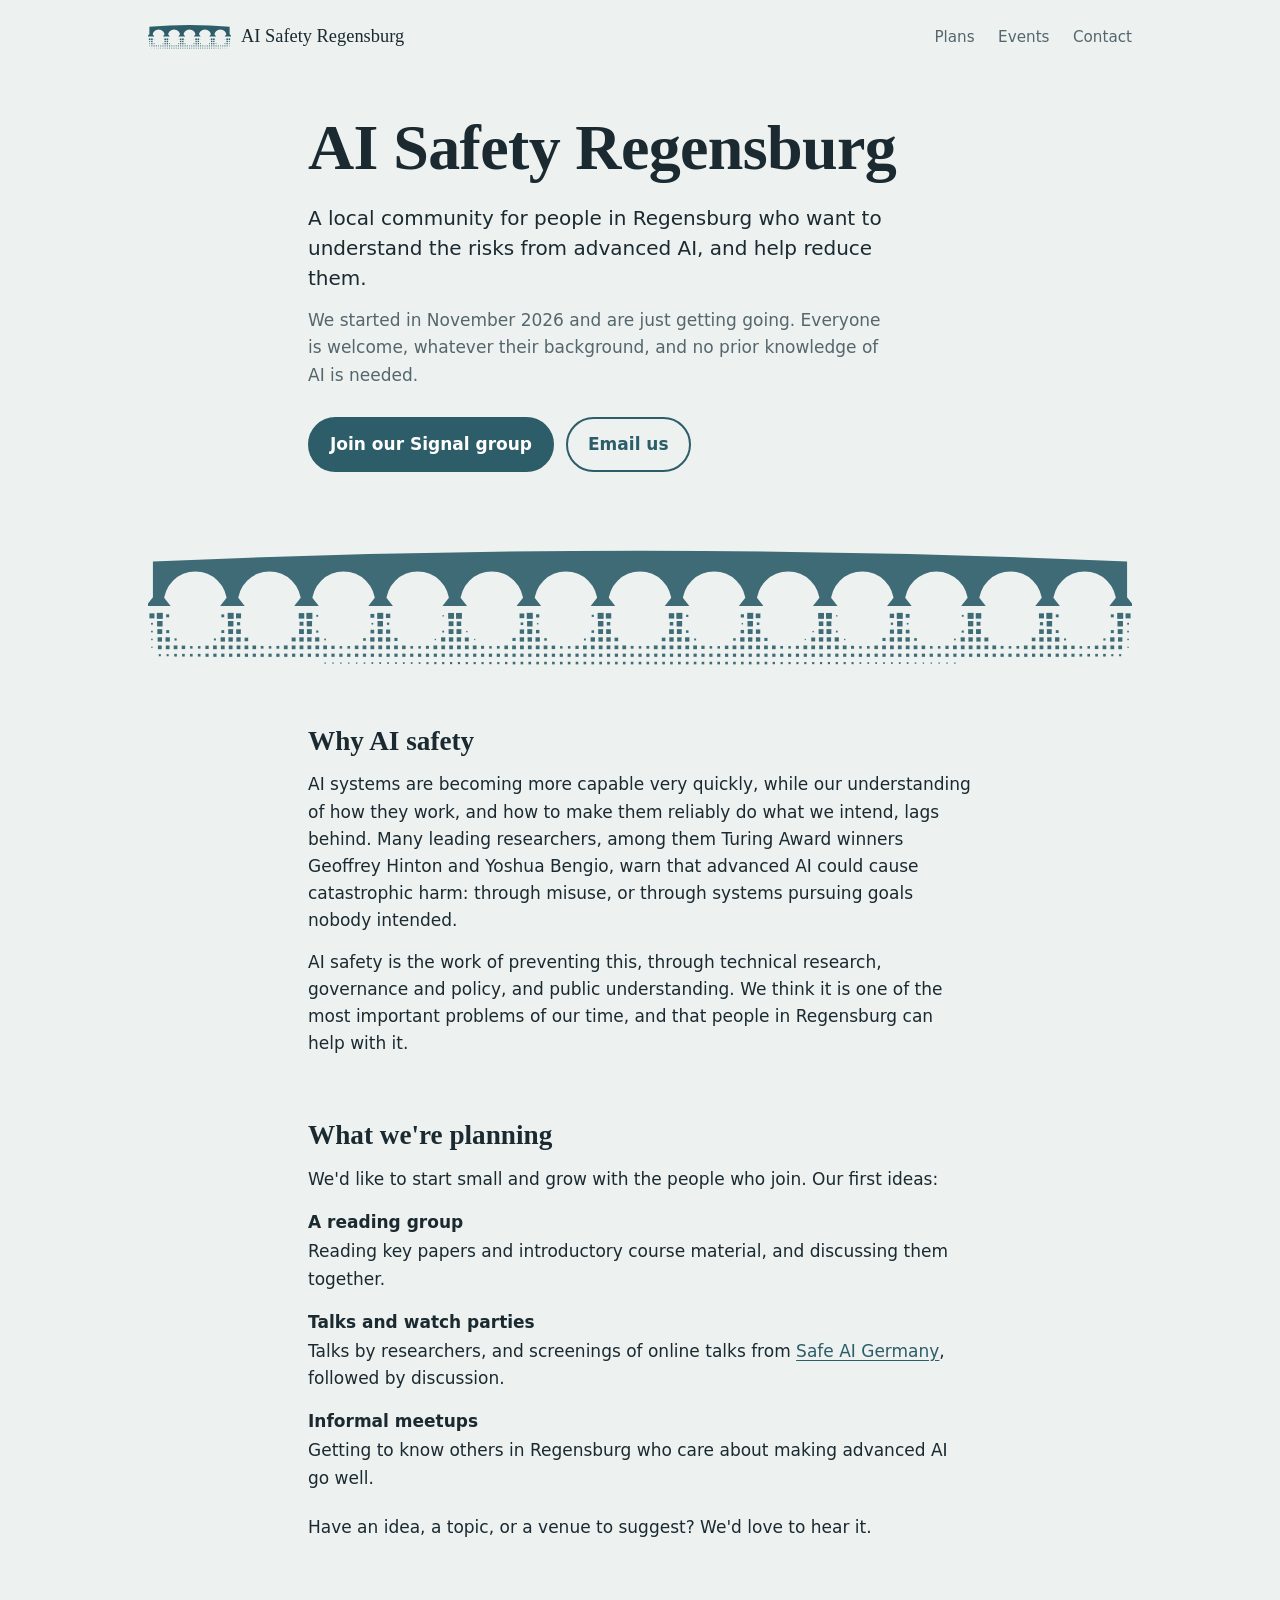
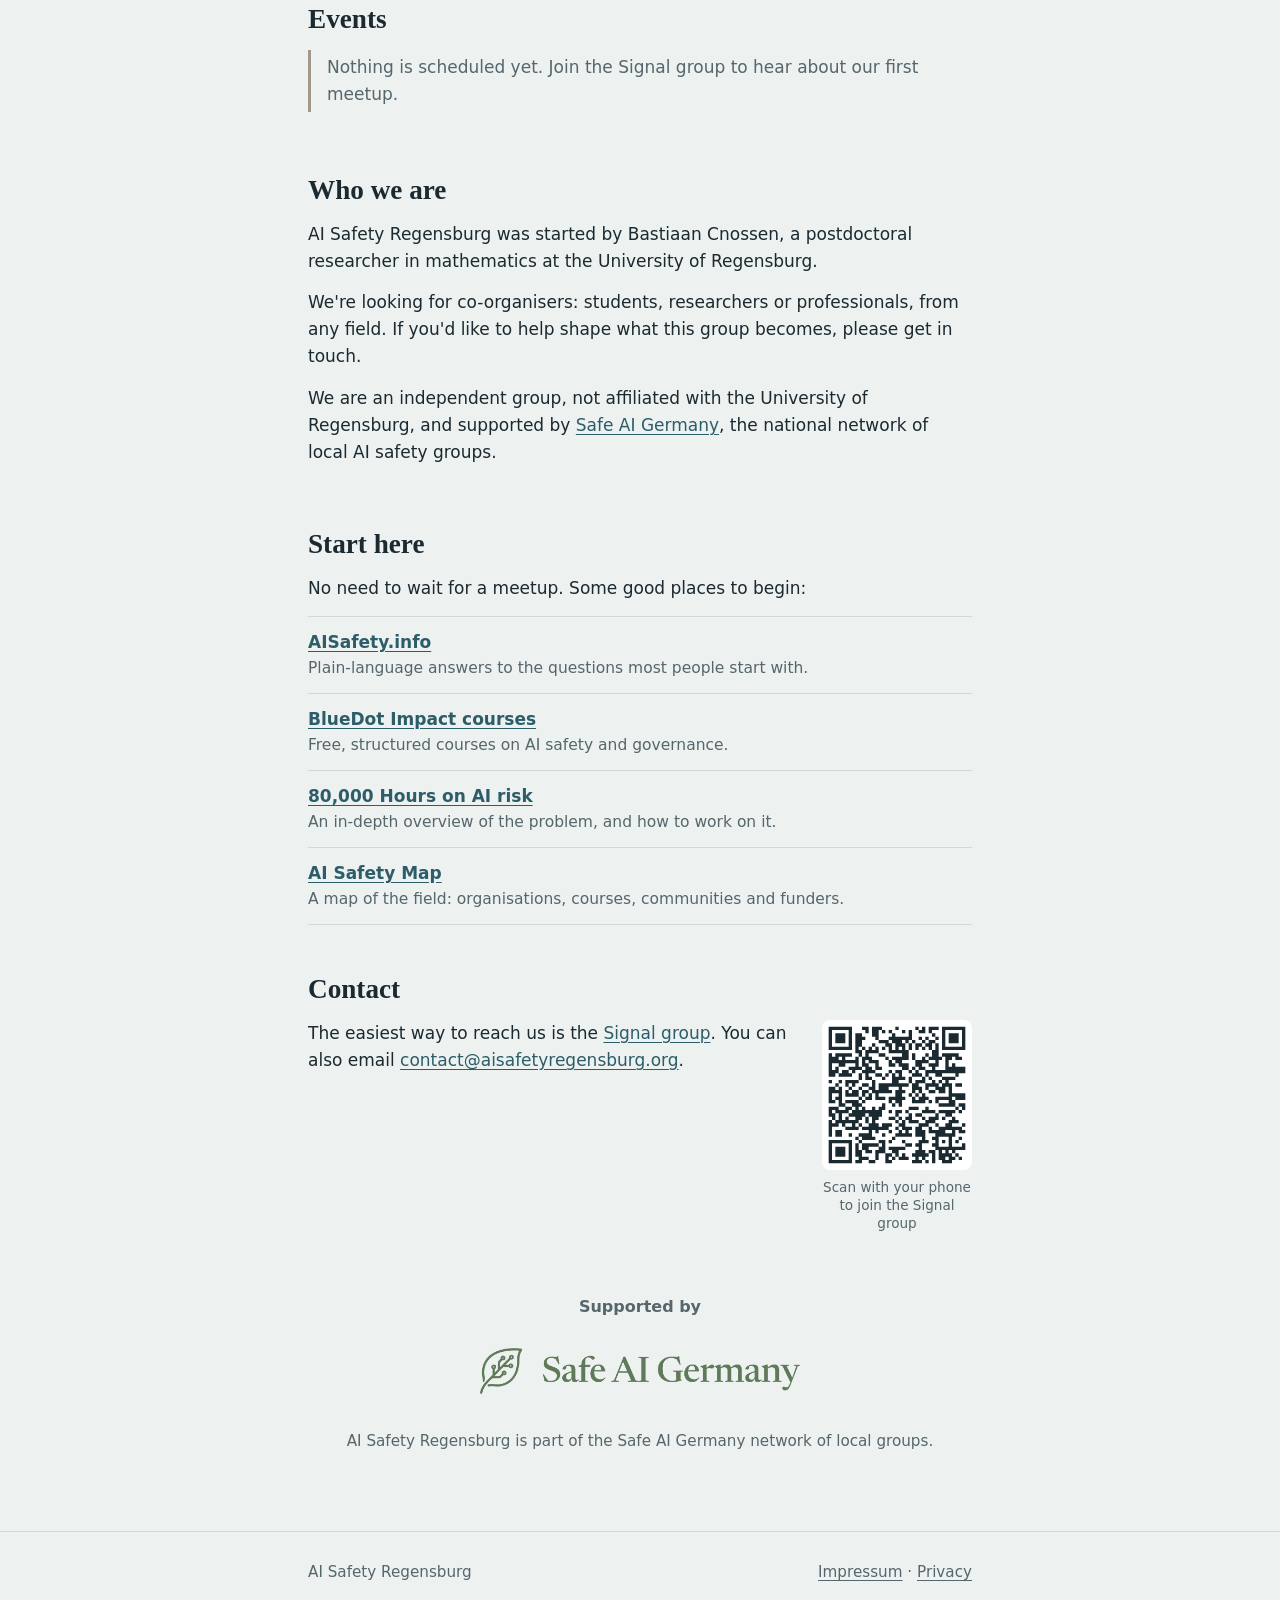
==== commit 8e9d3a27: "Update wording" ====
--- a/index.html
+++ b/index.html
@@ -36,7 +36,7 @@
     <div class="wrap hero">
       <h1>AI Safety Regensburg</h1>
       <p class="lede">A local community for people in Regensburg who want to understand the risks from advanced AI, and help reduce them.</p>
-      <p class="status">We started in November 2026 and are just getting going. Everyone is welcome — students, researchers, professionals and the simply curious. No background in AI required.</p>
+      <p class="status">We started in November 2026 and are just getting going. Everyone is welcome, whatever their background, and no prior knowledge of AI is needed.</p>
       <div class="actions">
         <a class="button primary" href="https://signal.group/#CjQKINCYFZkQO6L7KZm4gUNabsswxDF5h29oFeSbnHQx3vUCEhA6H4zWNUIIfDEgVIanWDF0">Join our Signal group</a>
         <a class="button secondary" data-email="link" href="#contact">Email us</a>
@@ -50,7 +50,7 @@
     <div class="wrap">
       <section id="why" aria-labelledby="why-h">
         <h2 id="why-h">Why AI safety</h2>
-        <p>AI systems are becoming more capable very quickly, while our understanding of how they work, and how to make them reliably do what we intend, lags behind. Many researchers, including some of the field's pioneers, warn that advanced AI could cause catastrophic harm: through misuse, or through systems pursuing goals nobody intended.</p>
+        <p>AI systems are becoming more capable very quickly, while our understanding of how they work, and how to make them reliably do what we intend, lags behind. Many leading researchers, among them Turing Award winners Geoffrey Hinton and Yoshua Bengio, warn that advanced AI could cause catastrophic harm: through misuse, or through systems pursuing goals nobody intended.</p>
         <p>AI safety is the work of preventing this, through technical research, governance and policy, and public understanding. We think it is one of the most important problems of our time, and that people in Regensburg can help with it.</p>
       </section>
 
@@ -59,7 +59,7 @@
         <p>We'd like to start small and grow with the people who join. Our first ideas:</p>
         <dl class="plans">
           <dt>A reading group</dt>
-          <dd>Working through key papers and introductory course material together, then discussing them properly.</dd>
+          <dd>Reading key papers and introductory course material, and discussing them together.</dd>
           <dt>Talks and watch parties</dt>
           <dd>Talks by researchers, and screenings of online talks from <a href="https://safeaigermany.org/">Safe AI Germany</a>, followed by discussion.</dd>
           <dt>Informal meetups</dt>
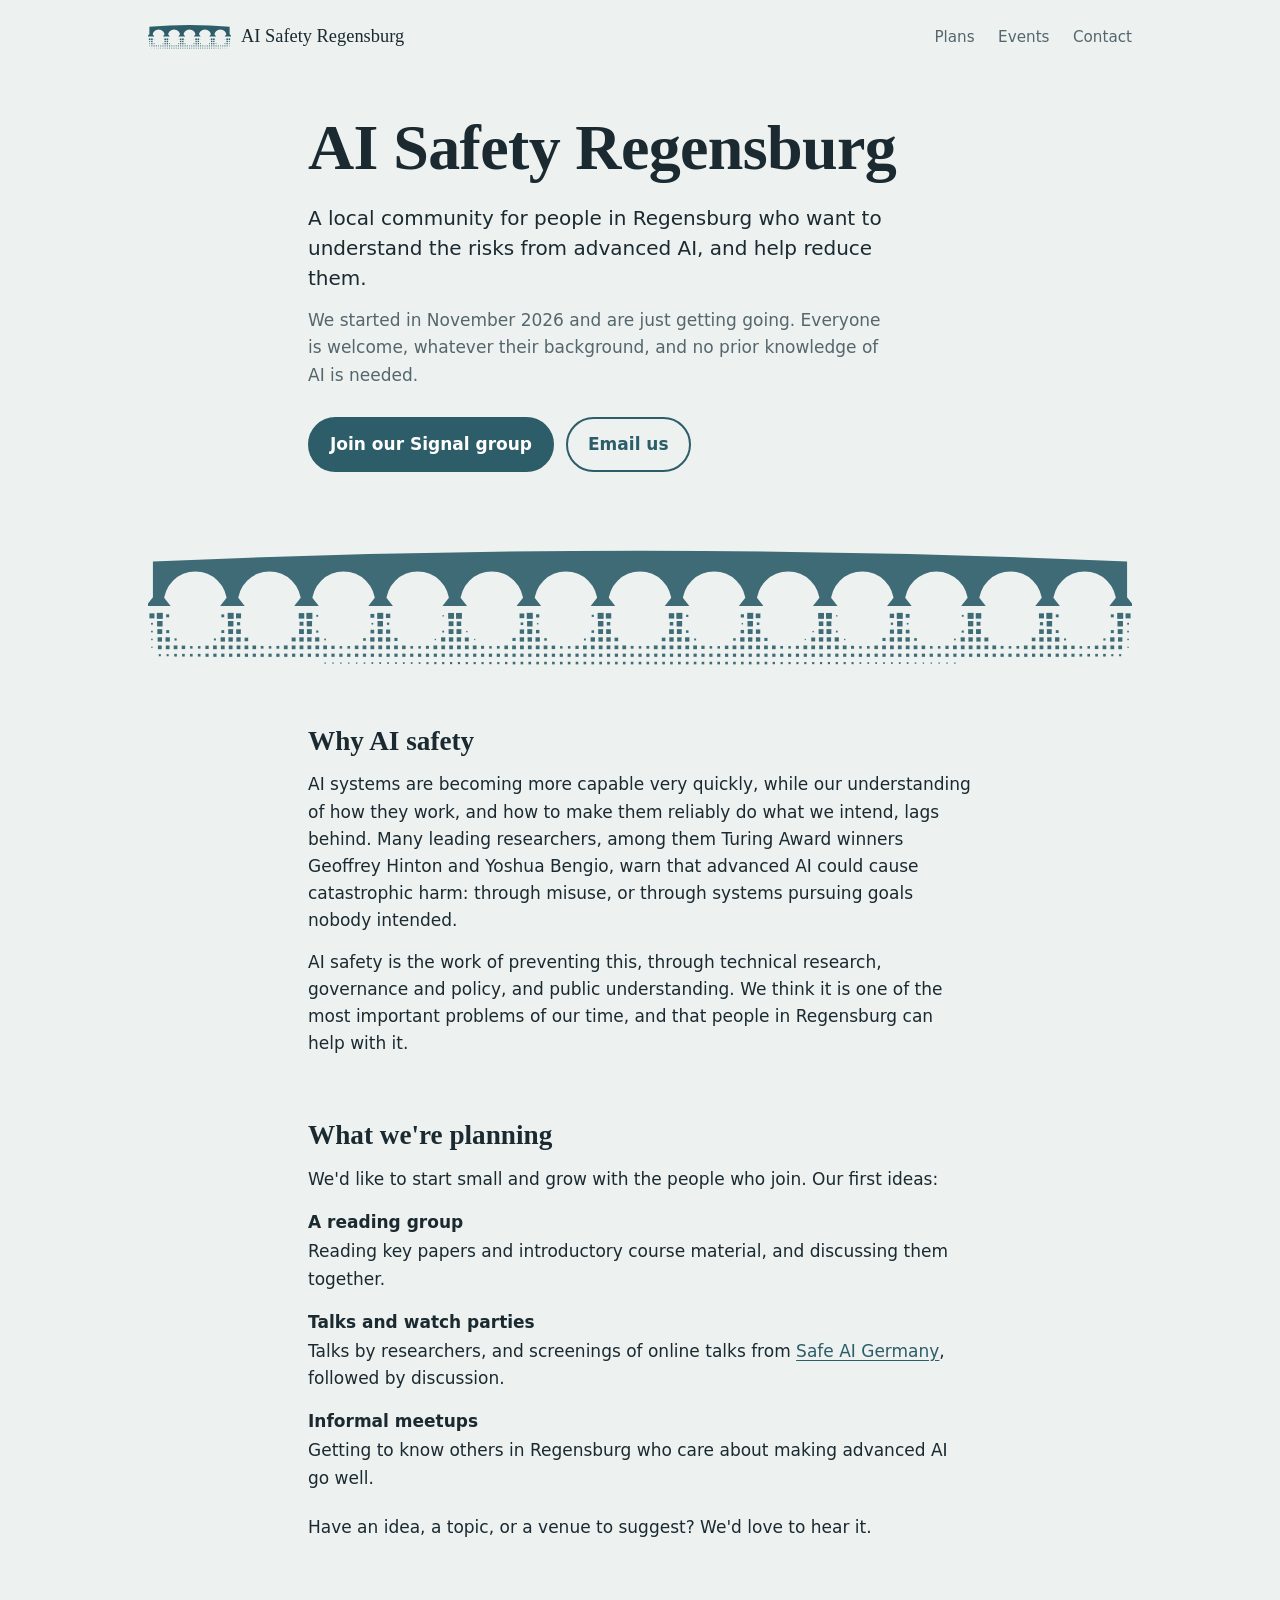
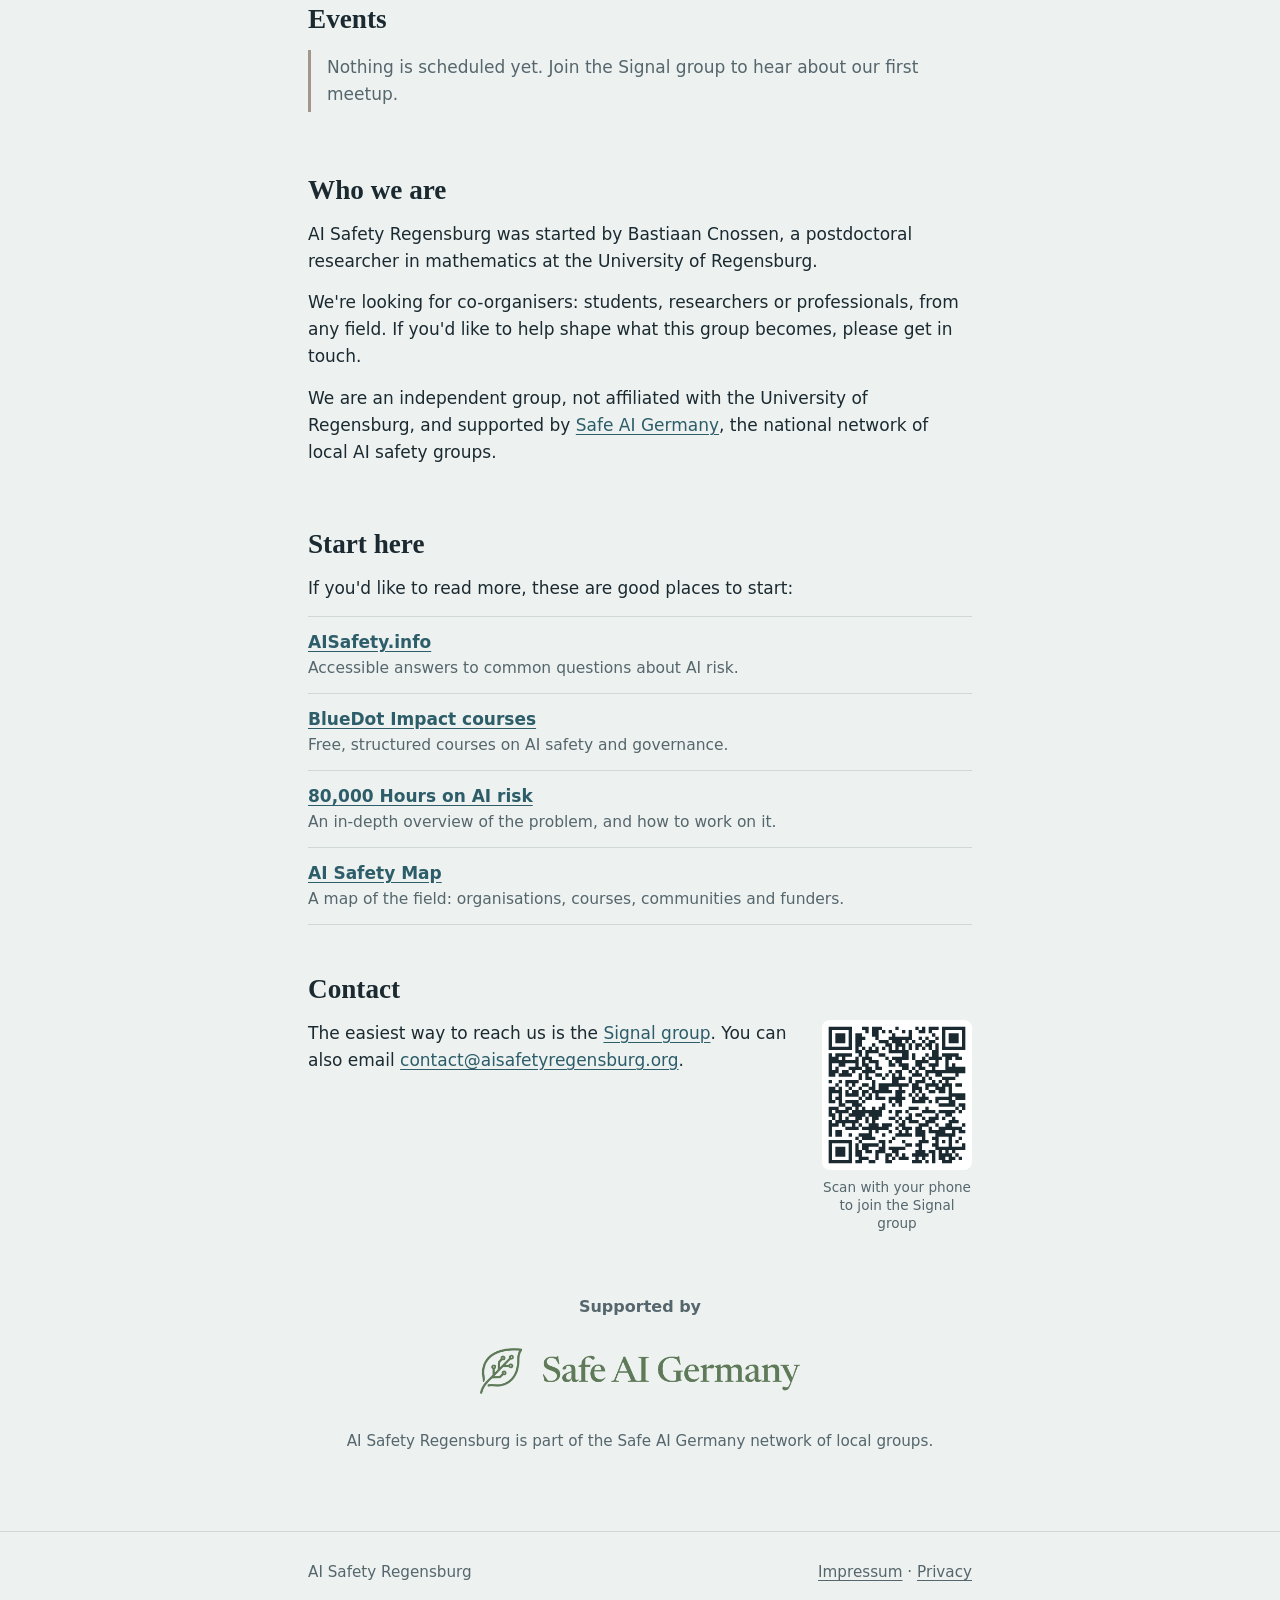
==== commit 1e3fe64b: "Minor rewording" ====
--- a/index.html
+++ b/index.html
@@ -82,9 +82,9 @@
 
       <section id="start" aria-labelledby="start-h">
         <h2 id="start-h">Start here</h2>
-        <p>No need to wait for a meetup. Some good places to begin:</p>
+        <p>If you'd like to read more, these are good places to start:</p>
         <ul class="links">
-          <li><a href="https://aisafety.info/">AISafety.info</a><span>Plain-language answers to the questions most people start with.</span></li>
+          <li><a href="https://aisafety.info/">AISafety.info</a><span>Accessible answers to common questions about AI risk.</span></li>
           <li><a href="https://bluedot.org/courses">BlueDot Impact courses</a><span>Free, structured courses on AI safety and governance.</span></li>
           <li><a href="https://80000hours.org/problem-profiles/artificial-intelligence/">80,000 Hours on AI risk</a><span>An in-depth overview of the problem, and how to work on it.</span></li>
           <li><a href="https://www.aisafety.com/map">AI Safety Map</a><span>A map of the field: organisations, courses, communities and funders.</span></li>
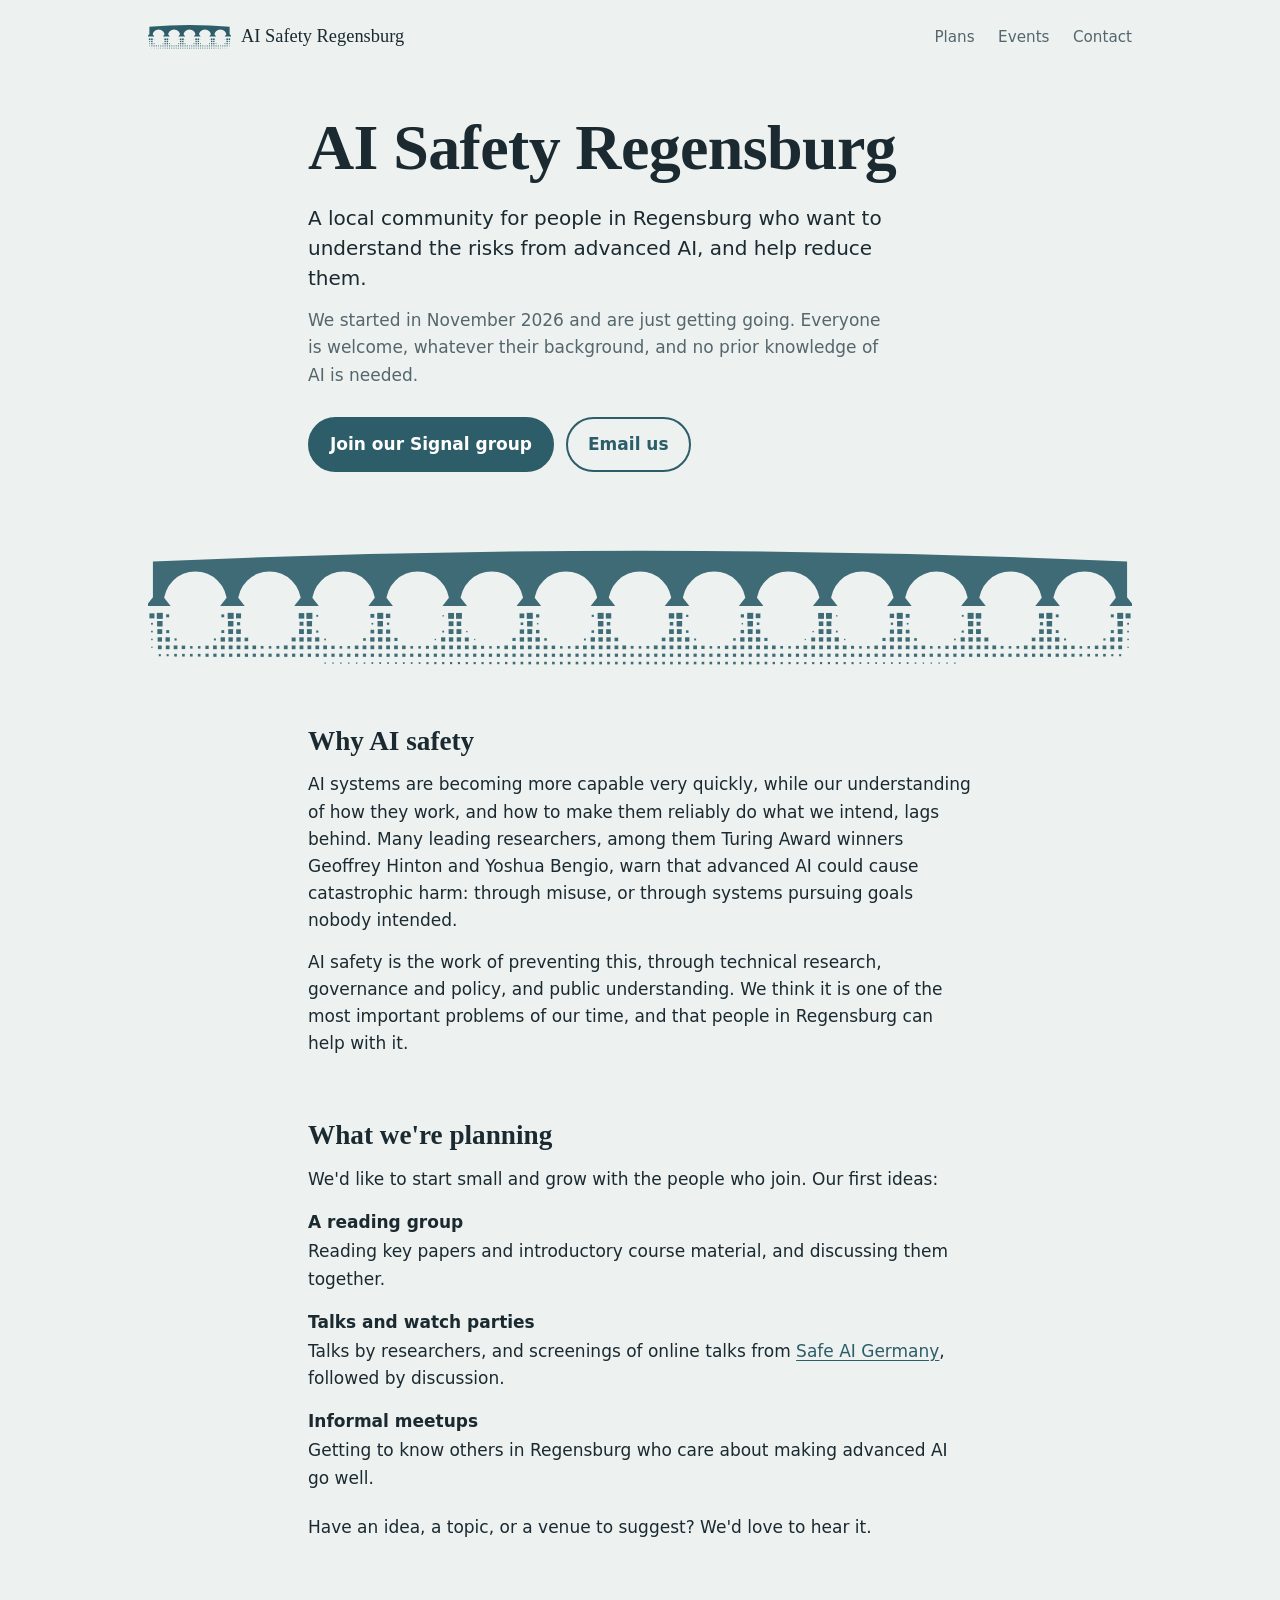
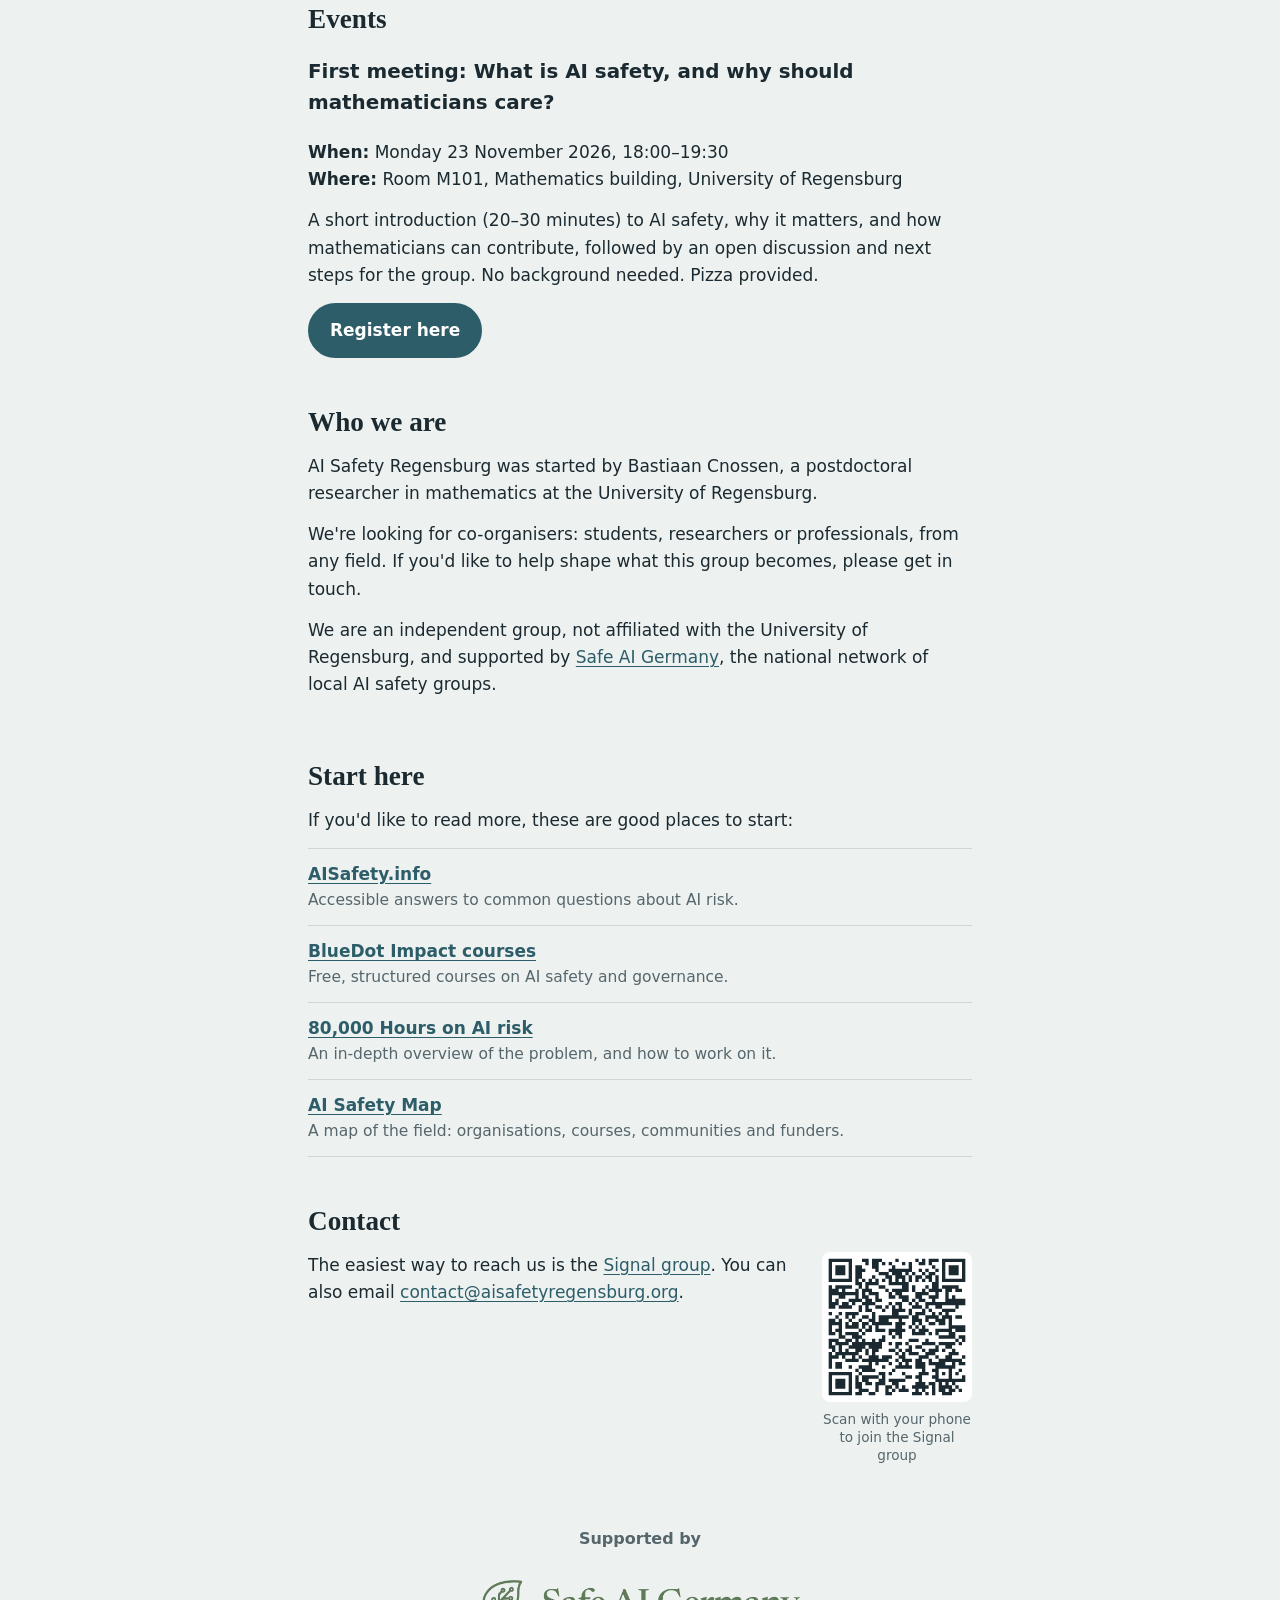
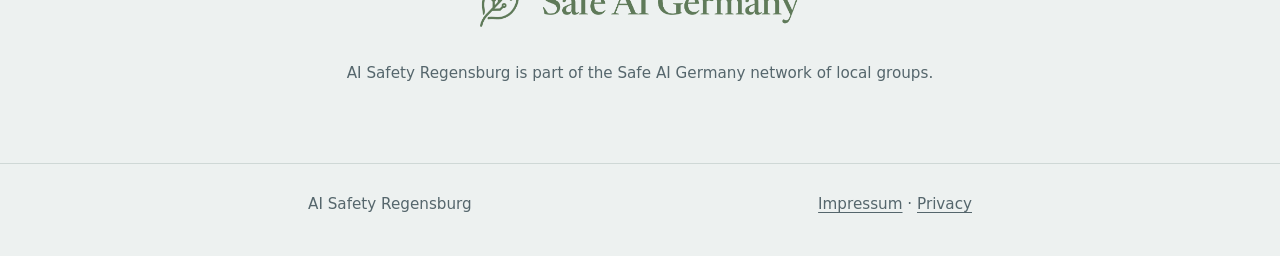
==== commit f480b187: "Add first meeting to events" ====
--- a/index.html
+++ b/index.html
@@ -3,8 +3,6 @@
 <head>
   <meta charset="utf-8">
   <meta name="viewport" content="width=device-width, initial-scale=1">
-  <!-- Soft launch: remove this line to let search engines index the site -->
-  <meta name="robots" content="noindex">
   <title>AI Safety Regensburg</title>
   <meta name="description" content="A local community in Regensburg for people who want to understand the risks from advanced AI and help reduce them.">
   <meta property="og:title" content="AI Safety Regensburg">
@@ -70,7 +68,13 @@
 
       <section id="events" aria-labelledby="events-h">
         <h2 id="events-h">Events</h2>
-        <p class="empty">Nothing is scheduled yet. Join the Signal group to hear about our first meetup.</p>
+        <article aria-labelledby="first-meeting-h">
+          <h3 id="first-meeting-h">First meeting: What is AI safety, and why should mathematicians care?</h3>
+          <p><strong>When:</strong> Monday 23 November 2026, 18:00–19:30<br>
+            <strong>Where:</strong> Room M101, Mathematics building, University of Regensburg</p>
+          <p>A short introduction (20–30 minutes) to AI safety, why it matters, and how mathematicians can contribute, followed by an open discussion and next steps for the group. No background needed. Pizza provided.</p>
+          <a class="button primary" href="https://forms.gle/7QZSwYqzEqnZa37R9">Register here</a>
+        </article>
       </section>
 
       <section id="about" aria-labelledby="about-h">
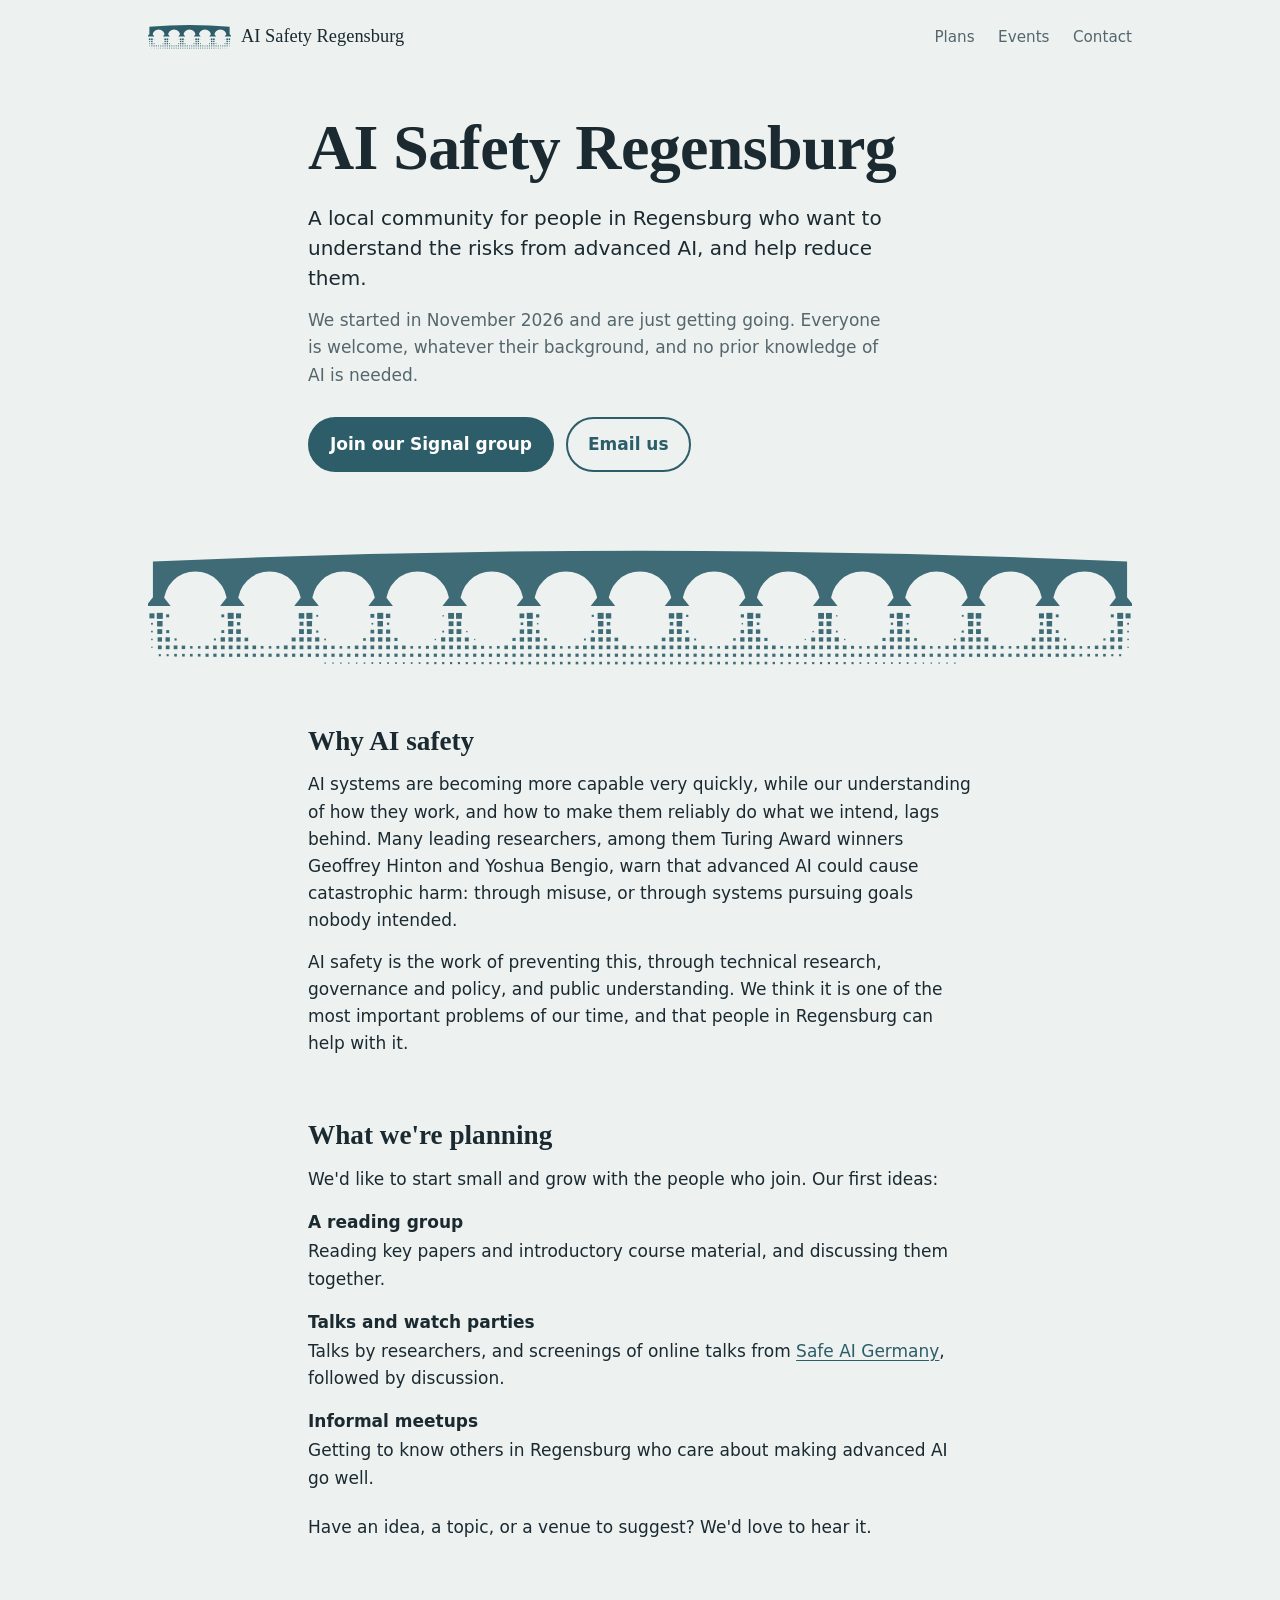
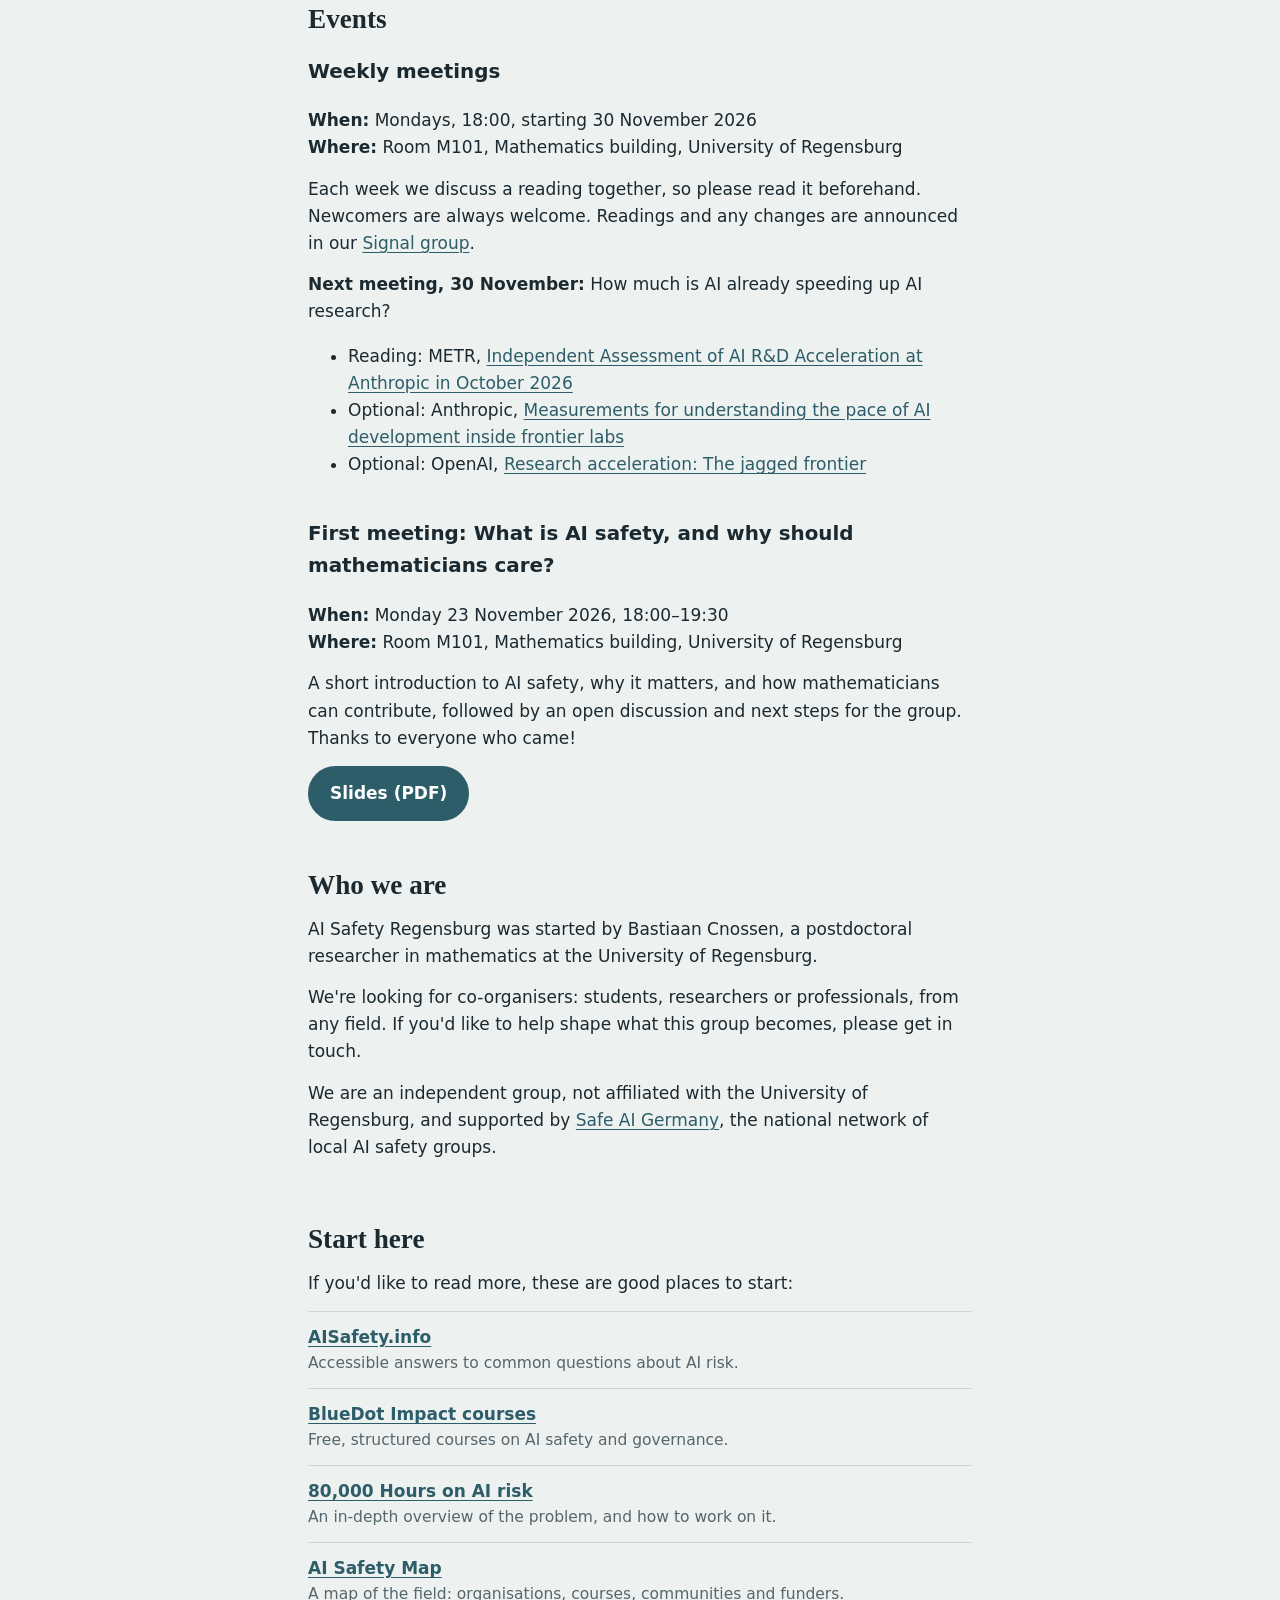
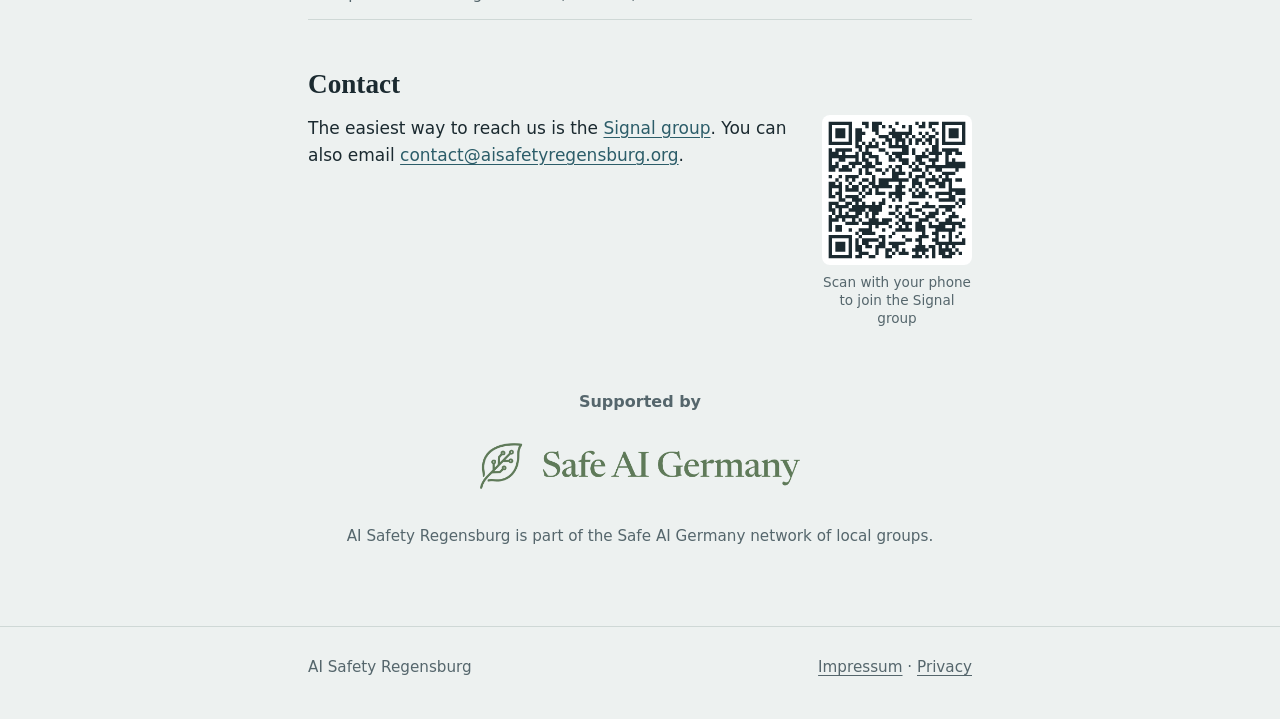
==== commit f1491106: "Announce weekly meetings and add kick-off slides" ====
--- a/index.html
+++ b/index.html
@@ -68,12 +68,24 @@
 
       <section id="events" aria-labelledby="events-h">
         <h2 id="events-h">Events</h2>
+        <article aria-labelledby="weekly-h">
+          <h3 id="weekly-h">Weekly meetings</h3>
+          <p><strong>When:</strong> Mondays, 18:00, starting 30 November 2026<br>
+            <strong>Where:</strong> Room M101, Mathematics building, University of Regensburg</p>
+          <p>Each week we discuss a reading together, so please read it beforehand. Newcomers are always welcome. Readings and any changes are announced in our <a href="https://signal.group/#CjQKINCYFZkQO6L7KZm4gUNabsswxDF5h29oFeSbnHQx3vUCEhA6H4zWNUIIfDEgVIanWDF0">Signal group</a>.</p>
+          <p><strong>Next meeting, 30 November:</strong> How much is AI already speeding up AI research?</p>
+          <ul>
+            <li>Reading: METR, <a href="https://metr.org/blog/2026-11-05-anthropic-ai-rd-acceleration-assessment/">Independent Assessment of AI R&amp;D Acceleration at Anthropic in October 2026</a></li>
+            <li>Optional: Anthropic, <a href="https://www.anthropic.com/institute/measuring-pace-of-ai-development">Measurements for understanding the pace of AI development inside frontier labs</a></li>
+            <li>Optional: OpenAI, <a href="https://openai.com/index/research-acceleration-jagged-frontier/">Research acceleration: The jagged frontier</a></li>
+          </ul>
+        </article>
         <article aria-labelledby="first-meeting-h">
           <h3 id="first-meeting-h">First meeting: What is AI safety, and why should mathematicians care?</h3>
           <p><strong>When:</strong> Monday 23 November 2026, 18:00–19:30<br>
             <strong>Where:</strong> Room M101, Mathematics building, University of Regensburg</p>
-          <p>A short introduction (20–30 minutes) to AI safety, why it matters, and how mathematicians can contribute, followed by an open discussion and next steps for the group. No background needed. Pizza provided.</p>
-          <a class="button primary" href="https://forms.gle/7QZSwYqzEqnZa37R9">Register here</a>
+          <p>A short introduction to AI safety, why it matters, and how mathematicians can contribute, followed by an open discussion and next steps for the group. Thanks to everyone who came!</p>
+          <a class="button primary" href="slides/2026-11-23-kick-off.pdf">Slides (PDF)</a>
         </article>
       </section>
 
--- a/style.css
+++ b/style.css
@@ -157,3 +157,5 @@
   .bridge { overflow: hidden; padding: 0; }
   .bridge svg { width: 200%; max-width: none; margin-left: -50%; }
 }
+
+#events article + article { margin-top: 2.5rem; }
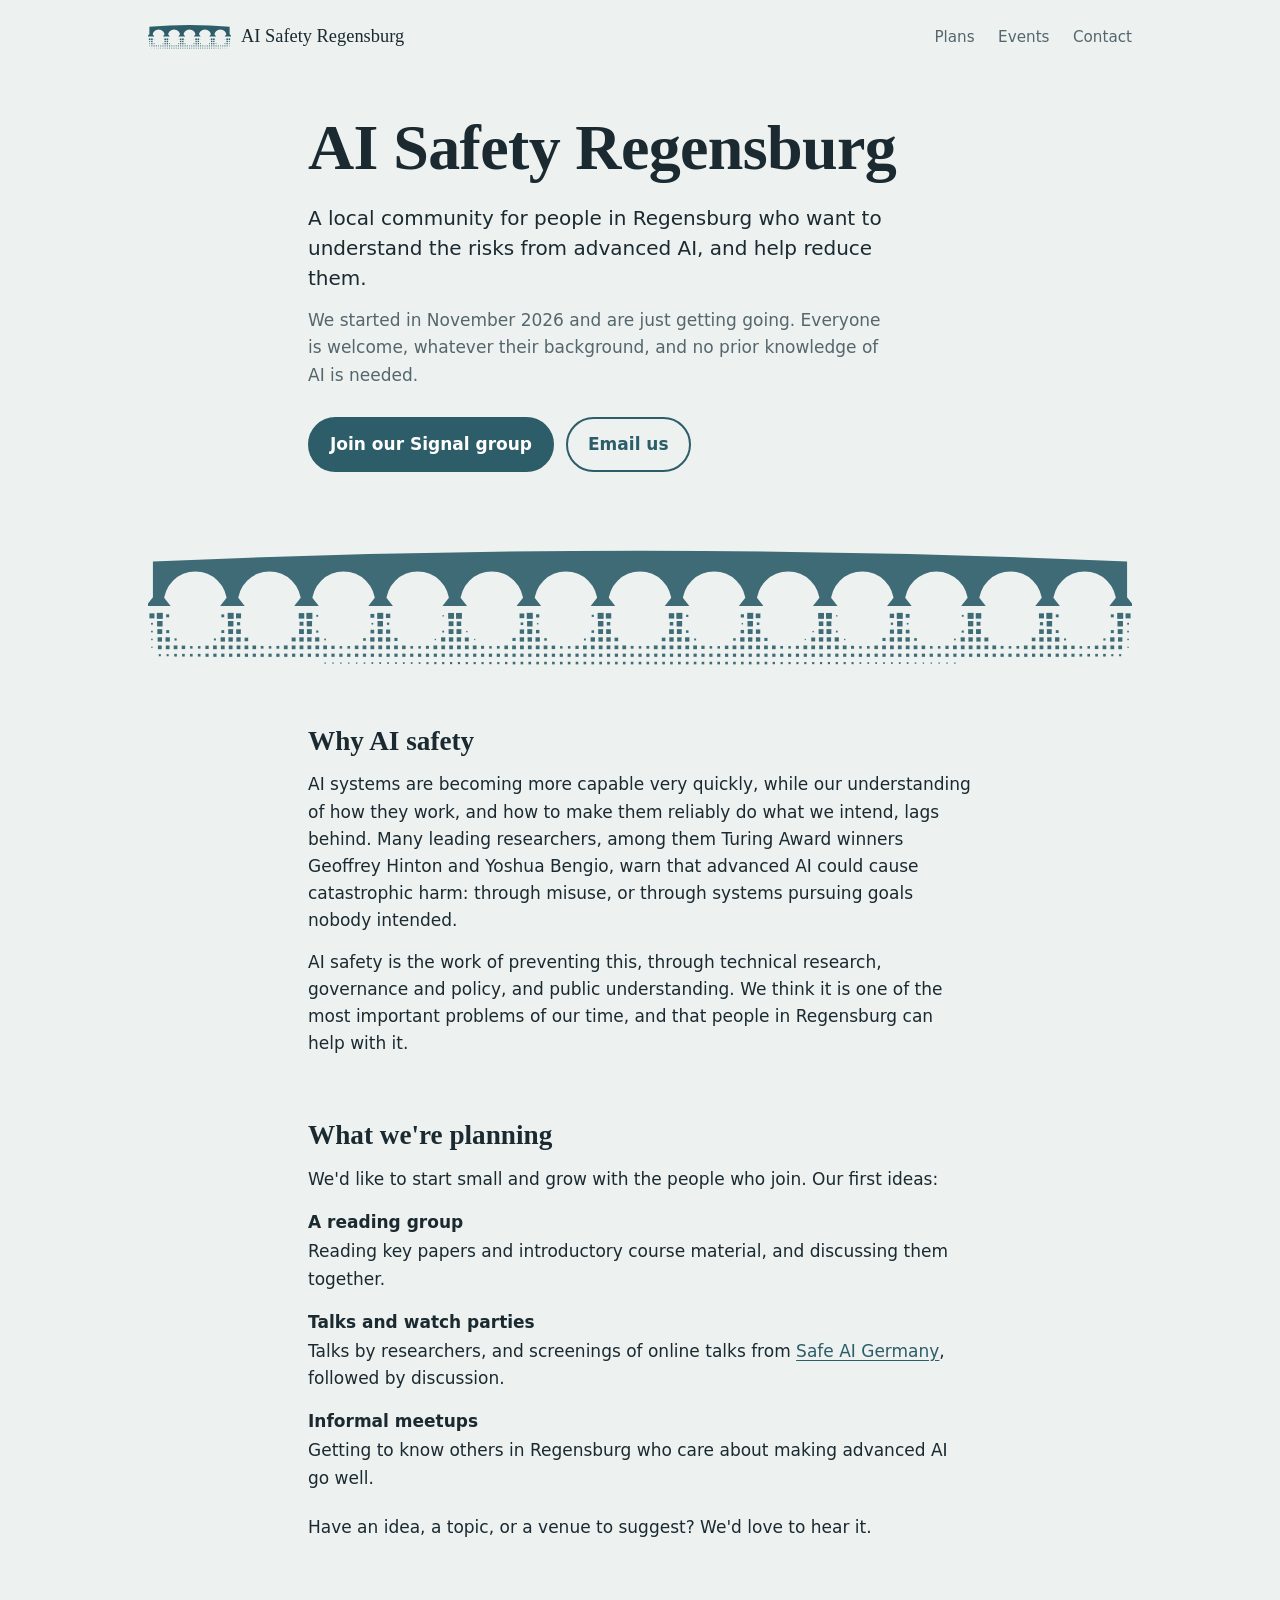
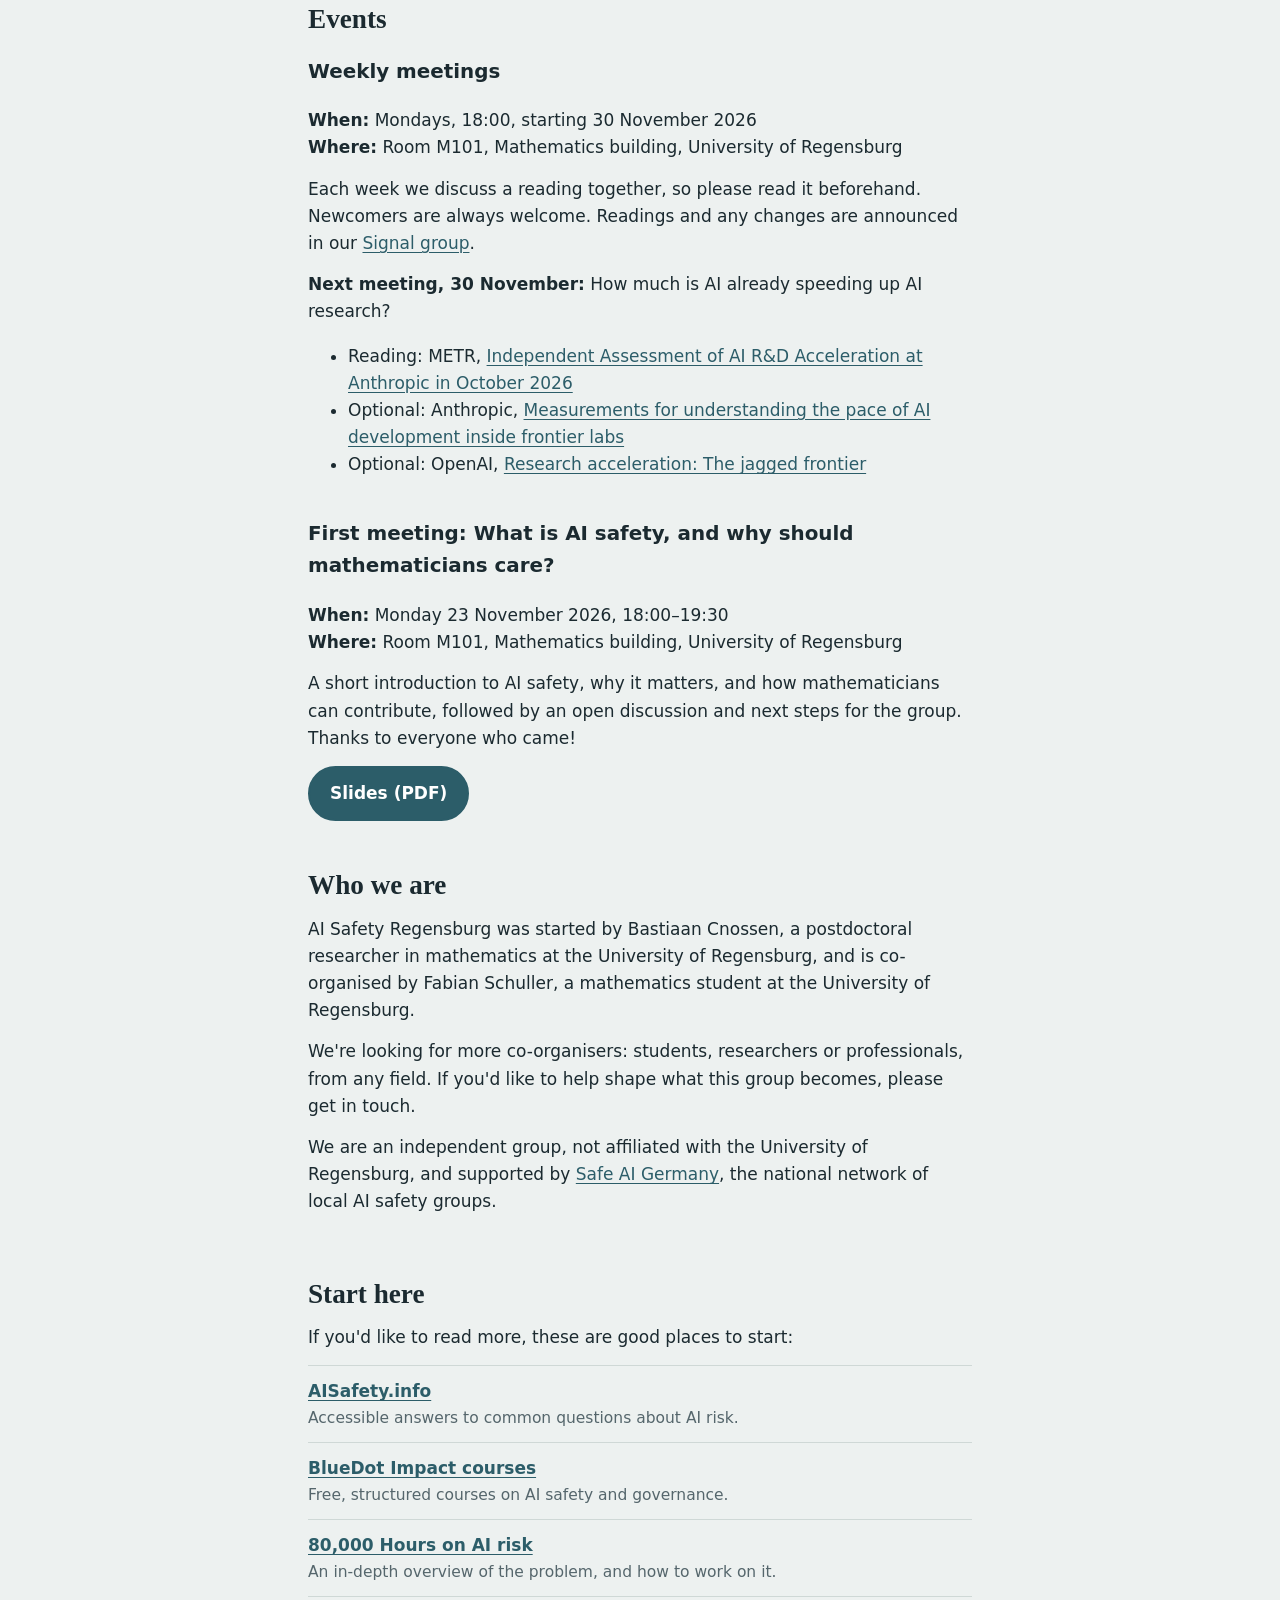
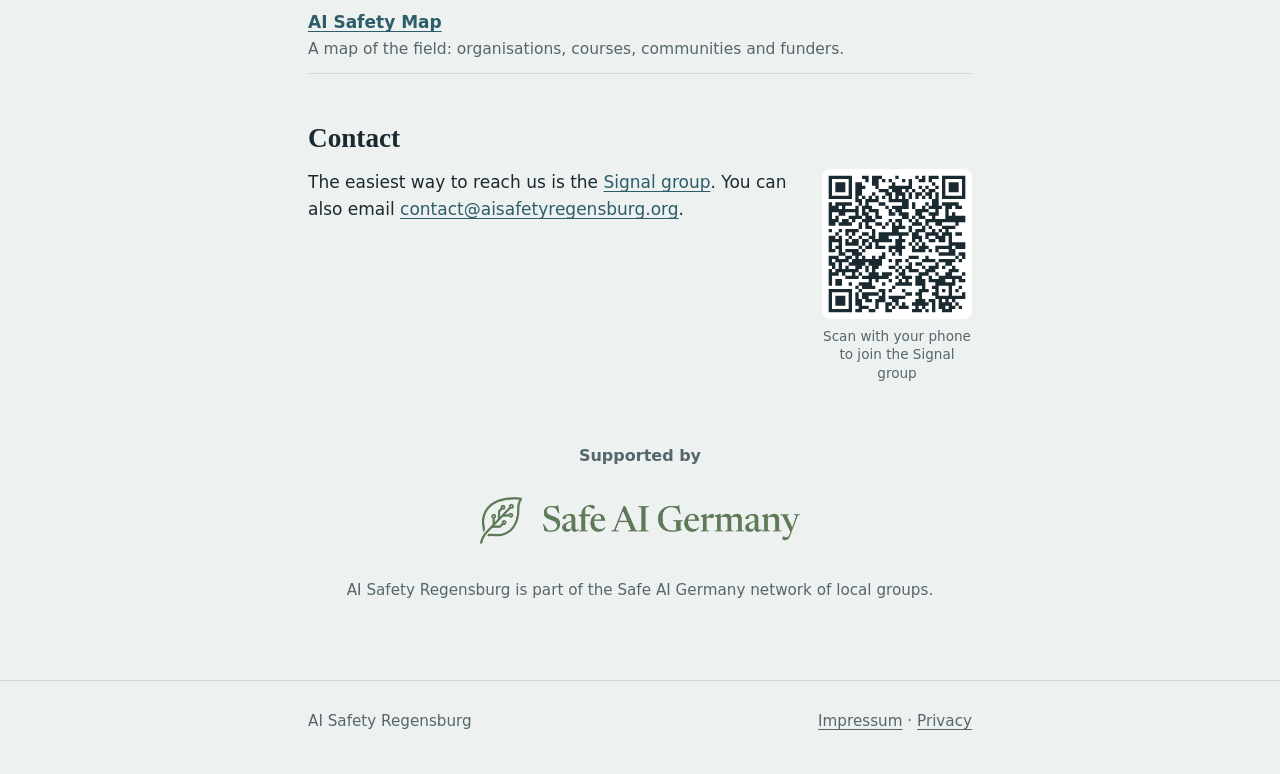
==== commit 14cc93d7: "Add Fabian Schuller as co-organizer" ====
--- a/index.html
+++ b/index.html
@@ -91,8 +91,8 @@
 
       <section id="about" aria-labelledby="about-h">
         <h2 id="about-h">Who we are</h2>
-        <p>AI Safety Regensburg was started by Bastiaan Cnossen, a postdoctoral researcher in mathematics at the University of Regensburg.</p>
-        <p>We're looking for co-organisers: students, researchers or professionals, from any field. If you'd like to help shape what this group becomes, please get in touch.</p>
+        <p>AI Safety Regensburg was started by Bastiaan Cnossen, a postdoctoral researcher in mathematics at the University of Regensburg, and is co-organised by Fabian Schuller, a mathematics student at the University of Regensburg.</p>
+        <p>We're looking for more co-organisers: students, researchers or professionals, from any field. If you'd like to help shape what this group becomes, please get in touch.</p>
         <p>We are an independent group, not affiliated with the University of Regensburg, and supported by <a href="https://safeaigermany.org/">Safe AI Germany</a>, the national network of local AI safety groups.</p>
       </section>
 
